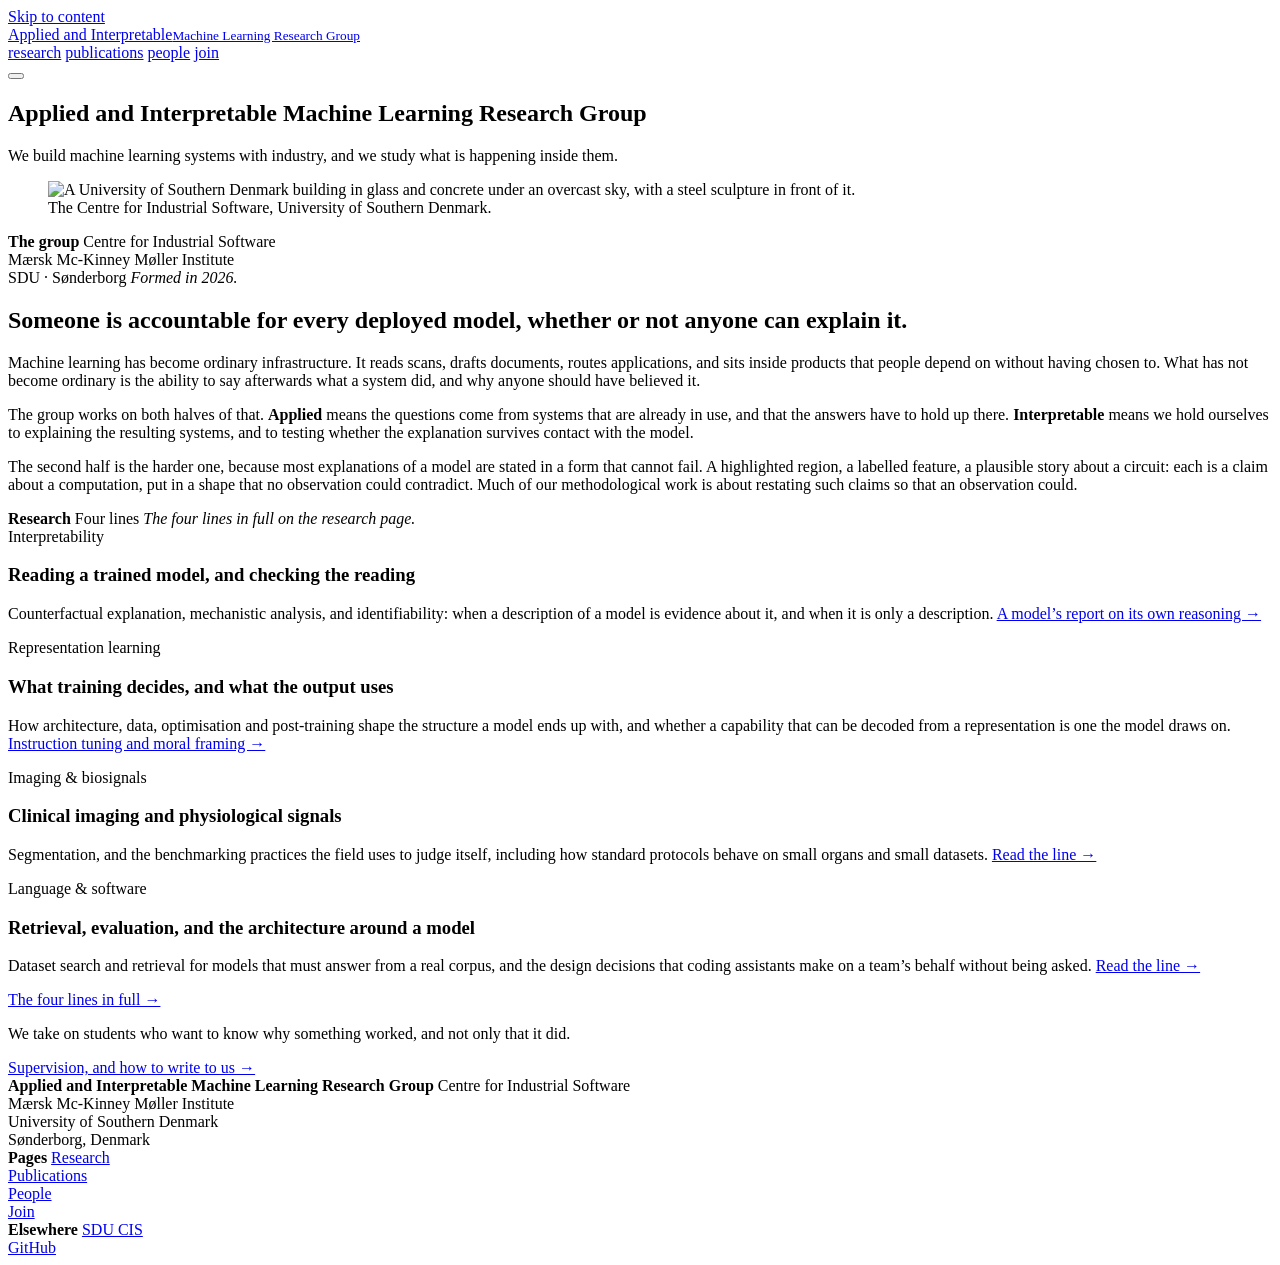
==== index.html @ 9c27f24e "Replace the SVG favicon with a black/white .ico that follows the theme" ====
<!doctype html>
<html lang="en">
<head>
<meta charset="utf-8">
<meta name="viewport" content="width=device-width, initial-scale=1">
<script>(function(){try{var t=localStorage.getItem("aiml-theme");if(t!=="light"&&t!=="dark"){t=matchMedia("(prefers-color-scheme: dark)").matches?"dark":"light";}document.documentElement.setAttribute("data-theme",t)}catch(e){}})();</script>
<title>Applied and Interpretable Machine Learning Research Group &middot; SDU</title>
<meta name="description" content="A research group at the Centre for Industrial Software, University of Southern Denmark. We build machine learning systems with industry and study what is happening inside them.">
<link rel="icon" href="/assets/img/favicon-v3.ico" data-favicon>
<link rel="apple-touch-icon" href="/assets/img/apple-touch-icon.png">
<link rel="preconnect" href="https://fonts.googleapis.com">
<link rel="preconnect" href="https://fonts.gstatic.com" crossorigin>
<link href="https://fonts.googleapis.com/css2?family=IBM+Plex+Mono:wght@400;500&family=IBM+Plex+Sans:wght@400;500;600&family=Newsreader:ital,opsz,wght@0,6..72,300;0,6..72,400;0,6..72,600;1,6..72,300&display=swap" rel="stylesheet">
<link rel="stylesheet" href="/assets/css/site.css">
</head>
<body>

<a class="skip" href="#main">Skip to content</a>

<header class="masthead">
  <div class="shell">
    <a class="mark" href="/"><span class="mark-glyph" aria-hidden="true"></span><span class="mark-text">Applied and Interpretable<small>Machine Learning Research Group</small></span></a>
    <nav class="nav" aria-label="Primary">
      <a href="/research/">research</a>
      <a href="/publications/">publications</a>
      <a href="/people/">people</a>
      <a href="/join/">join</a>
    </nav>
    <button class="theme" type="button" data-theme-toggle aria-label="Switch theme"></button>
  </div>
</header>

<main id="main">

  <section class="hero">
    <div class="shell">
      <h1 class="hero-name">Applied and Interpretable Machine Learning <span class="q">Research Group</span></h1>
      <p class="hero-lead">We build machine learning systems with industry, and we study what is happening inside them.</p>
    </div>

    <div class="shell hero-figure">
      <figure class="figure">
        <div class="frame">
          <img src="/assets/img/campus-hero.jpeg" alt="A University of Southern Denmark building in glass and concrete under an overcast sky, with a steel sculpture in front of it." width="2048" height="880">
        </div>
        <figcaption class="caption">The Centre for Industrial Software, University of Southern Denmark.</figcaption>
      </figure>
    </div>
  </section>

  <section class="band">
    <div class="shell">
      <div class="margin">
        <b>The group</b>
        Centre for Industrial Software<br>
        M&aelig;rsk Mc-Kinney M&oslash;ller Institute<br>
        SDU &middot; S&oslash;nderborg
        <em>Formed in 2026.</em>
      </div>
      <div class="column">
        <h2 class="h2">Someone is accountable for every deployed model, whether or not anyone can explain it.</h2>
        <div class="prose">
          <p>Machine learning has become ordinary infrastructure. It reads scans, drafts documents, routes applications, and sits inside products that people depend on without having chosen to. What has not become ordinary is the ability to say afterwards what a system did, and why anyone should have believed it.</p>
          <p>The group works on both halves of that. <strong>Applied</strong> means the questions come from systems that are already in use, and that the answers have to hold up there. <strong>Interpretable</strong> means we hold ourselves to explaining the resulting systems, and to testing whether the explanation survives contact with the model.</p>
          <p>The second half is the harder one, because most explanations of a model are stated in a form that cannot fail. A highlighted region, a labelled feature, a plausible story about a circuit: each is a claim about a computation, put in a shape that no observation could contradict. Much of our methodological work is about restating such claims so that an observation could.</p>
        </div>
      </div>
    </div>
  </section>

  <section class="band">
    <div class="shell">
      <div class="margin">
        <b>Research</b>
        Four lines
        <em>The four lines in full on the research page.</em>
      </div>
      <div class="column">
        <div class="entries">

          <div class="entry">
            <div class="entry-key">Interpretability</div>
            <div class="entry-body">
              <h3 class="h3">Reading a trained model, and checking the reading</h3>
              <p>Counterfactual explanation, mechanistic analysis, and identifiability: when a description of a model is evidence about it, and when it is only a description. <a href="/research/#identifiability">A model&rsquo;s report on its own reasoning &rarr;</a></p>
            </div>
          </div>

          <div class="entry">
            <div class="entry-key">Representation learning</div>
            <div class="entry-body">
              <h3 class="h3">What training decides, and what the output uses</h3>
              <p>How architecture, data, optimisation and post-training shape the structure a model ends up with, and whether a capability that can be decoded from a representation is one the model draws on. <a href="/research/#readout">Instruction tuning and moral framing &rarr;</a></p>
            </div>
          </div>

          <div class="entry">
            <div class="entry-key">Imaging &amp; biosignals</div>
            <div class="entry-body">
              <h3 class="h3">Clinical imaging and physiological signals</h3>
              <p>Segmentation, and the benchmarking practices the field uses to judge itself, including how standard protocols behave on small organs and small datasets. <a href="/research/#imaging">Read the line &rarr;</a></p>
            </div>
          </div>

          <div class="entry">
            <div class="entry-key">Language &amp; software</div>
            <div class="entry-body">
              <h3 class="h3">Retrieval, evaluation, and the architecture around a model</h3>
              <p>Dataset search and retrieval for models that must answer from a real corpus, and the design decisions that coding assistants make on a team&rsquo;s behalf without being asked. <a href="/research/#language">Read the line &rarr;</a></p>
            </div>
          </div>

        </div>
        <p class="more"><a class="arrow" href="/research/">The four lines in full &rarr;</a></p>
      </div>
    </div>
  </section>

  <section class="strip">
    <div class="shell">
      <p class="line">We take on students who want to know why something worked, and not only that it did.</p>
      <span class="to"><a class="arrow" href="/join/">Supervision, and how to write to us &rarr;</a></span>
    </div>
  </section>

</main>

<footer class="footer">
  <div class="shell">
    <div>
      <b>Applied and Interpretable Machine Learning Research Group</b>
      Centre for Industrial Software<br>
      M&aelig;rsk Mc-Kinney M&oslash;ller Institute<br>
      University of Southern Denmark<br>
      S&oslash;nderborg, Denmark
    </div>
    <div>
      <b>Pages</b>
      <a href="/research/">Research</a><br>
      <a href="/publications/">Publications</a><br>
      <a href="/people/">People</a><br>
      <a href="/join/">Join</a>
    </div>
    <div>
      <b>Elsewhere</b>
      <a href="https://www.sdu.dk/en/forskning/cis">SDU CIS</a><br>
      <a href="https://github.com/aiml-sdu">GitHub</a>
    </div>
  </div>
</footer>

<script src="/assets/js/theme.js"></script>
</body>
</html>
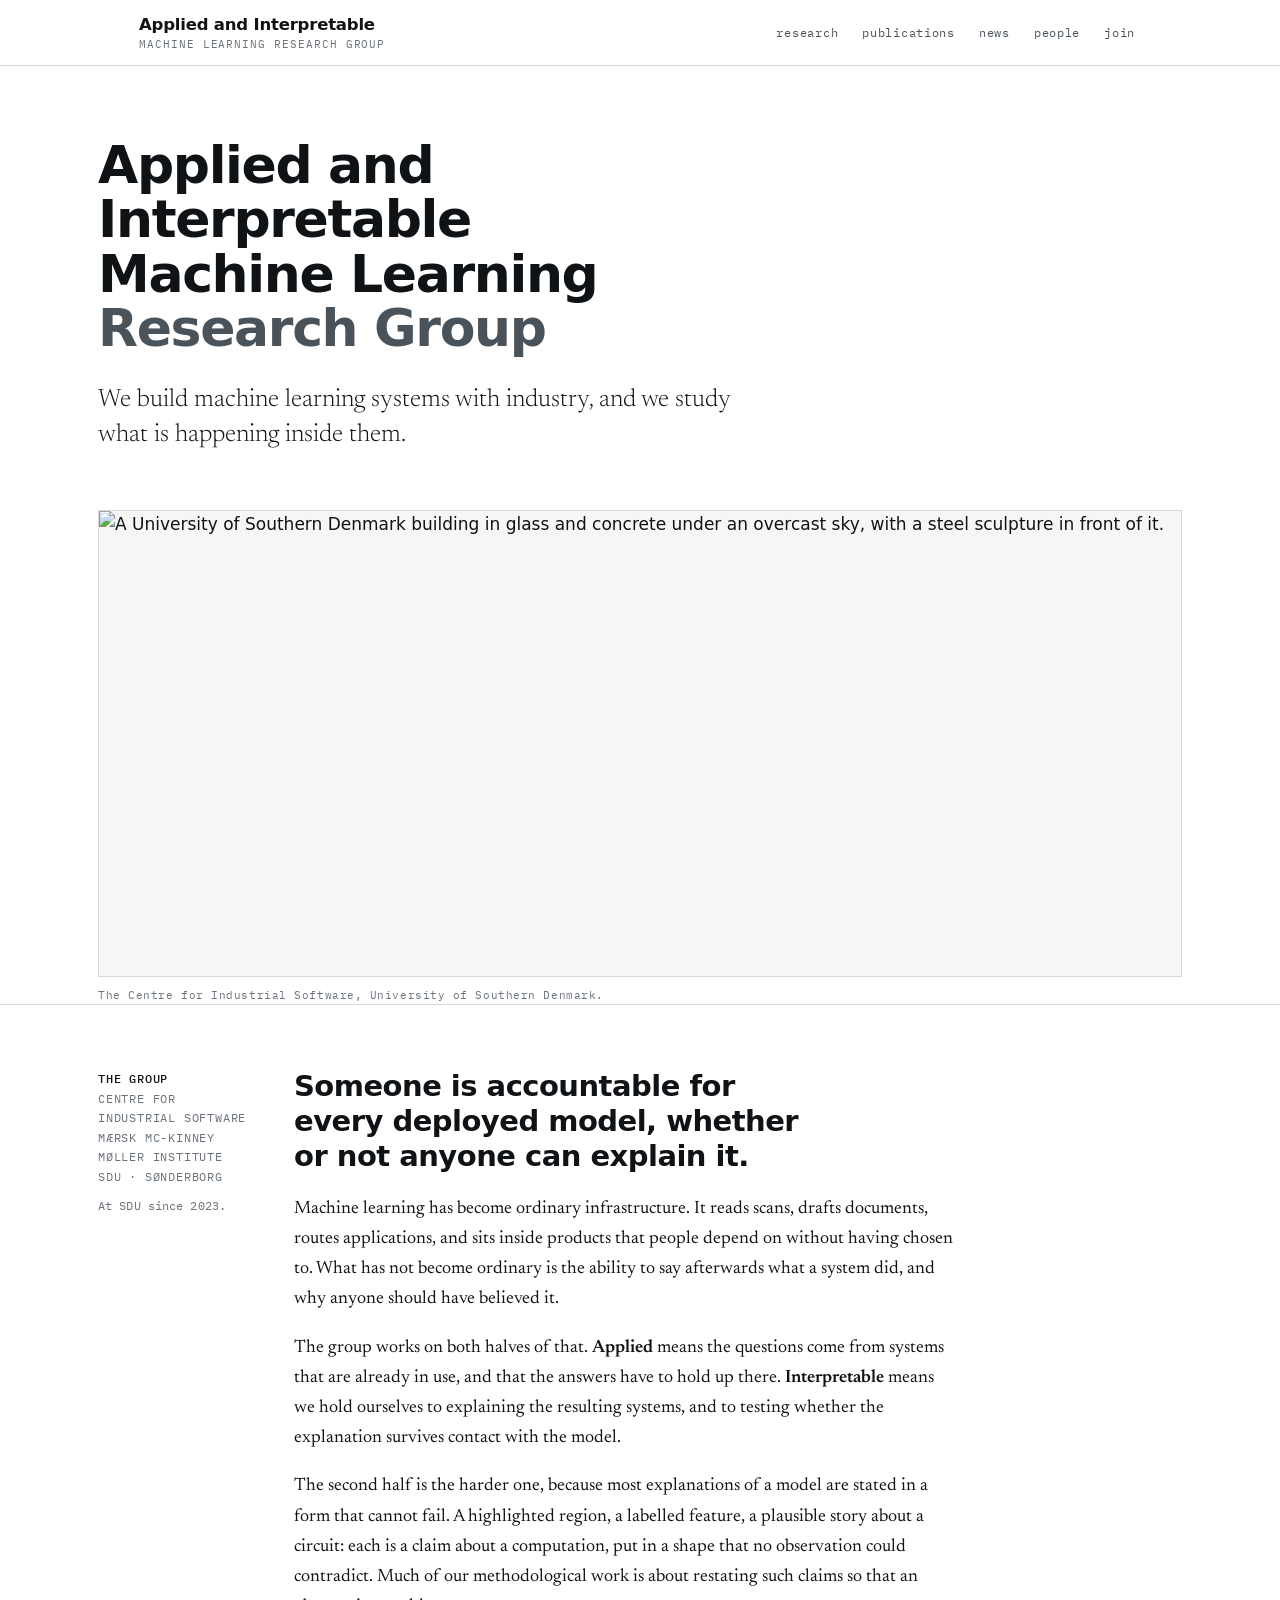
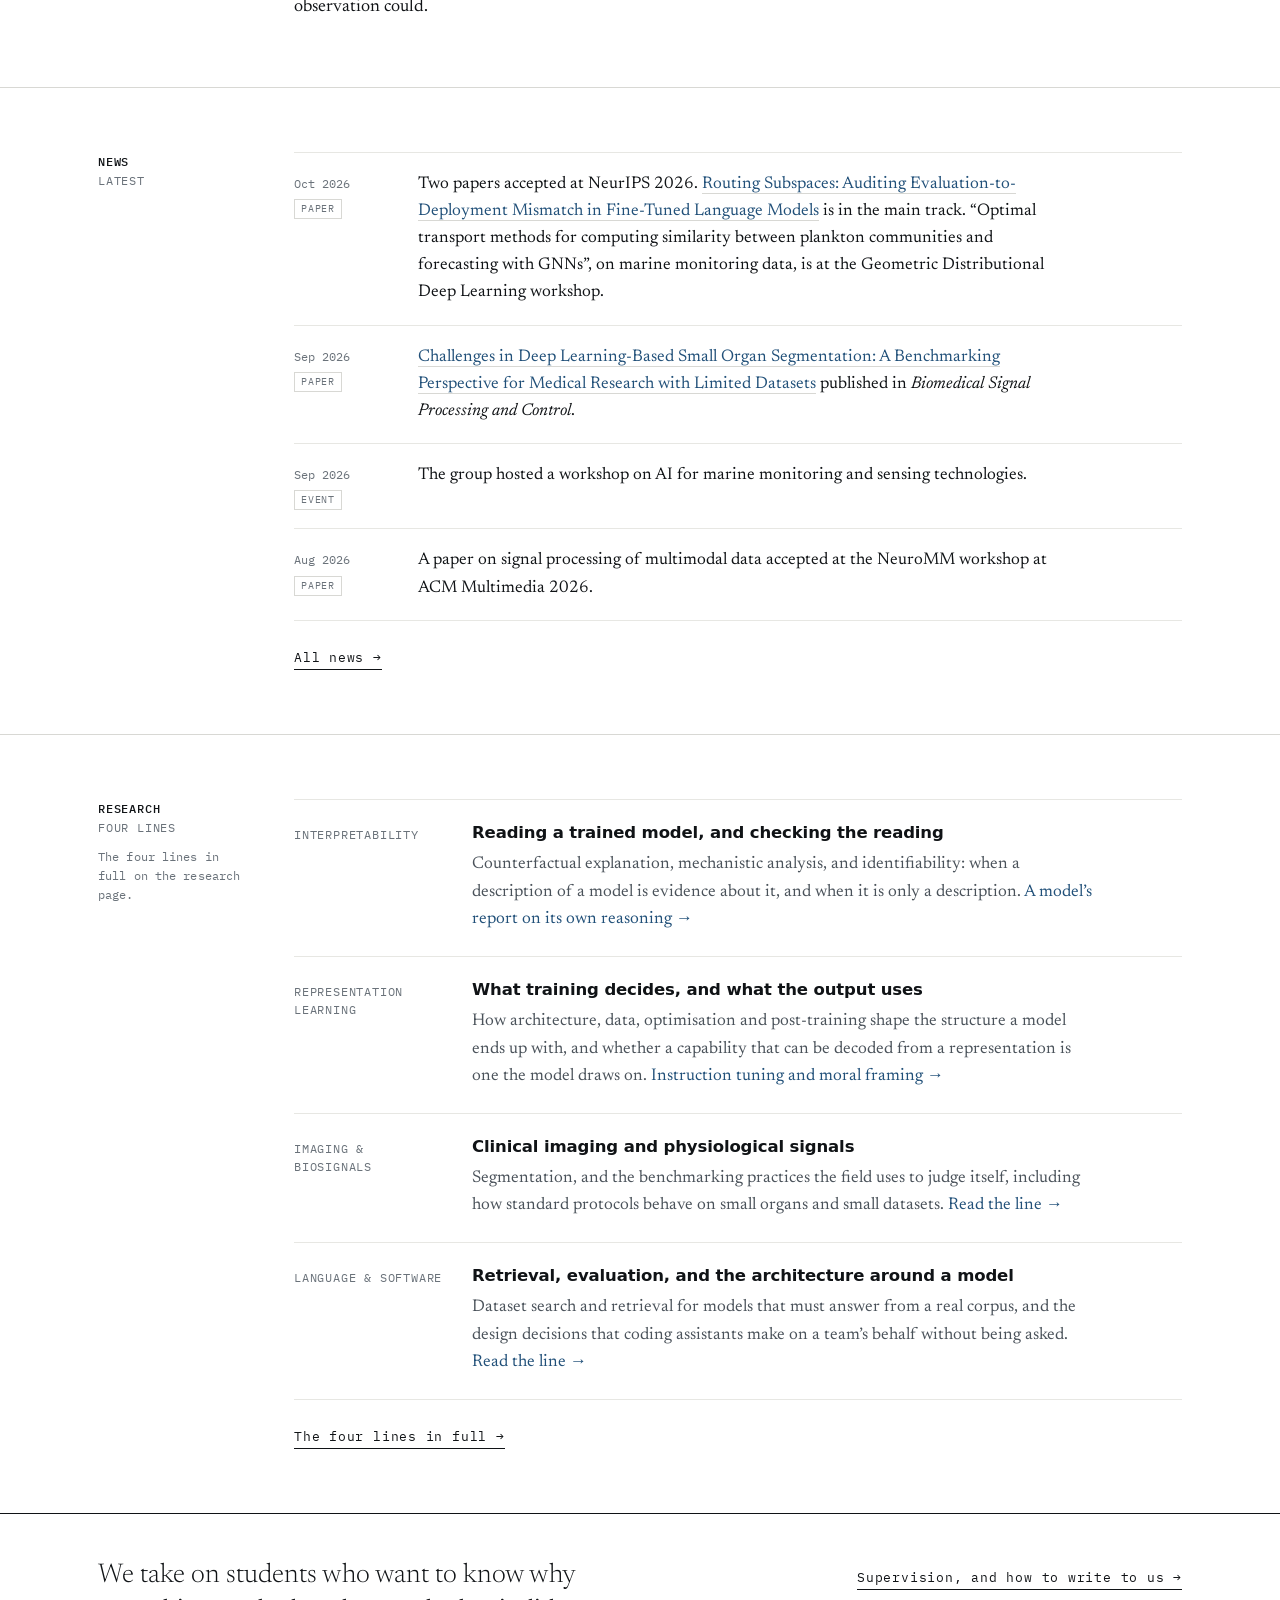
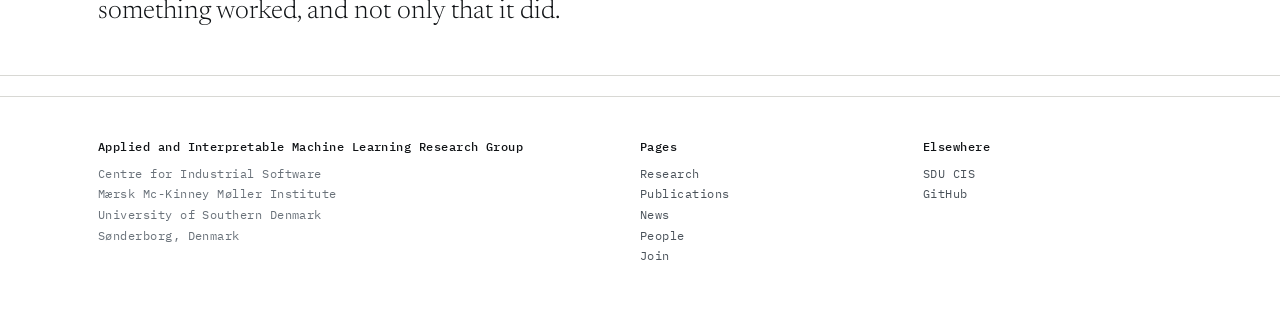
==== commit 0463346a: "Add a news page and a news section on the homepage Restore /news/ as a real page: papers, people, gr" ====
--- a/index.html
+++ b/index.html
@@ -23,6 +23,7 @@
     <nav class="nav" aria-label="Primary">
       <a href="/research/">research</a>
       <a href="/publications/">publications</a>
+      <a href="/news/">news</a>
       <a href="/people/">people</a>
       <a href="/join/">join</a>
     </nav>
@@ -55,7 +56,7 @@
         Centre for Industrial Software<br>
         M&aelig;rsk Mc-Kinney M&oslash;ller Institute<br>
         SDU &middot; S&oslash;nderborg
-        <em>Formed in 2026.</em>
+        <em>At SDU since 2023.</em>
       </div>
       <div class="column">
         <h2 class="h2">Someone is accountable for every deployed model, whether or not anyone can explain it.</h2>
@@ -64,6 +65,39 @@
           <p>The group works on both halves of that. <strong>Applied</strong> means the questions come from systems that are already in use, and that the answers have to hold up there. <strong>Interpretable</strong> means we hold ourselves to explaining the resulting systems, and to testing whether the explanation survives contact with the model.</p>
           <p>The second half is the harder one, because most explanations of a model are stated in a form that cannot fail. A highlighted region, a labelled feature, a plausible story about a circuit: each is a claim about a computation, put in a shape that no observation could contradict. Much of our methodological work is about restating such claims so that an observation could.</p>
         </div>
+      </div>
+    </div>
+  </section>
+
+  <section class="band">
+    <div class="shell">
+      <div class="margin">
+        <b>News</b>
+        Latest
+      </div>
+      <div class="column">
+        <div class="news">
+          <div class="news-item">
+            <div class="news-date">Oct 2026<span class="tag">paper</span></div>
+            <p class="news-text">Two papers accepted at NeurIPS 2026. <a href="https://arxiv.org/abs/2607.20436">Routing Subspaces: Auditing Evaluation-to-Deployment Mismatch in Fine-Tuned Language Models</a> is in the main track. &ldquo;Optimal transport methods for computing similarity between plankton communities and forecasting with GNNs&rdquo;, on marine monitoring data, is at the Geometric Distributional Deep Learning workshop.</p>
+          </div>
+
+          <div class="news-item">
+            <div class="news-date">Sep 2026<span class="tag">paper</span></div>
+            <p class="news-text"><a href="https://doi.org/10.1016/j.bspc.2026.111226">Challenges in Deep Learning-Based Small Organ Segmentation: A Benchmarking Perspective for Medical Research with Limited Datasets</a> published in <i>Biomedical Signal Processing and Control</i>.</p>
+          </div>
+
+          <div class="news-item">
+            <div class="news-date">Sep 2026<span class="tag">event</span></div>
+            <p class="news-text">The group hosted a workshop on AI for marine monitoring and sensing technologies.</p>
+          </div>
+
+          <div class="news-item">
+            <div class="news-date">Aug 2026<span class="tag">paper</span></div>
+            <p class="news-text">A paper on signal processing of multimodal data accepted at the NeuroMM workshop at ACM Multimedia 2026.</p>
+          </div>
+        </div>
+        <p class="more"><a class="arrow" href="/news/">All news &rarr;</a></p>
       </div>
     </div>
   </section>
@@ -138,6 +172,7 @@
       <b>Pages</b>
       <a href="/research/">Research</a><br>
       <a href="/publications/">Publications</a><br>
+      <a href="/news/">News</a><br>
       <a href="/people/">People</a><br>
       <a href="/join/">Join</a>
     </div>
--- a/assets/css/site.css
+++ b/assets/css/site.css
@@ -0,0 +1,916 @@
+/* ============================================================
+   Applied and Interpretable Machine Learning Group
+   Centre for Industrial Software, University of Southern Denmark
+
+   Design notes
+   - Palette is the diverging colormap every attribution figure
+     uses: a neutral paper midpoint, a cool pole, a warm pole.
+   - Structure is an annotation gutter. Content sits to the right
+     of a margin that carries the metadata, the way a read model
+     carries its notes.
+   - One superfamily for structure (IBM Plex), one reading serif
+     for prose (Newsreader). Nothing else.
+   ============================================================ */
+
+/* Light is the default and it is white. Every text colour below clears
+   WCAG AA against its background, including the small mono utility
+   layer, which is where a palette like this usually fails. Measured
+   ratios are in the comments. */
+:root {
+  --paper:    #ffffff;
+  --raised:   #f6f6f4;
+  --ink:      #101316;  /* 18.6:1 */
+  --ink-2:    #4a525a;  /*  7.9:1 */
+  --ink-3:    #6a727a;  /*  4.9:1 */
+  --rule:     #d8d8d4;
+  --rule-2:   #e7e7e3;
+  --cool:     #215079;  /*  8.4:1 */
+  --warm:     #8f3823;  /*  7.6:1 */
+
+  --sans: "IBM Plex Sans", ui-sans-serif, system-ui, -apple-system, "Segoe UI", sans-serif;
+  --serif: "Newsreader", Georgia, "Times New Roman", serif;
+  --mono: "IBM Plex Mono", ui-monospace, "SF Mono", Menlo, Consolas, monospace;
+
+  --maxw: 1140px;
+  --gutter: 156px;
+  --gap: 40px;
+
+  /* Height of the sticky masthead. Every study URL and every citation author
+     link is a fragment, so anchored targets are offset by this; if the two
+     drift apart, anchors land underneath the header. Redeclared at each
+     breakpoint where the masthead changes rows, immediately below. */
+  --masthead: 66px;
+}
+
+/* System preference, unless the reader has explicitly chosen light. */
+@media (prefers-color-scheme: dark) {
+  :root:not([data-theme="light"]) {
+    --paper:  #101214;
+    --raised: #171a1c;
+    --ink:    #eceeec;  /* 16.1:1 */
+    --ink-2:  #a8b0b7;  /*  8.5:1 */
+    --ink-3:  #8a9299;  /*  6.0:1 */
+    --rule:   #2b3033;
+    --rule-2: #1e2225;
+    --cool:   #8ab8de;  /*  8.9:1 */
+    --warm:   #e0937a;  /*  7.7:1 */
+  }
+}
+
+/* Explicit choice always wins. Must follow the media query. */
+:root[data-theme="dark"] {
+  --paper:  #101214;
+  --raised: #171a1c;
+  --ink:    #eceeec;
+  --ink-2:  #a8b0b7;
+  --ink-3:  #8a9299;
+  --rule:   #2b3033;
+  --rule-2: #1e2225;
+  --cool:   #8ab8de;
+  --warm:   #e0937a;
+}
+
+* { box-sizing: border-box; }
+
+html {
+  scroll-behavior: smooth;
+  -webkit-text-size-adjust: 100%;
+}
+
+body {
+  margin: 0;
+  background: var(--paper);
+  color: var(--ink);
+  font-family: var(--sans);
+  font-size: 17px;
+  line-height: 1.6;
+  -webkit-font-smoothing: antialiased;
+  text-rendering: optimizeLegibility;
+}
+
+img { max-width: 100%; display: block; }
+
+a { color: var(--cool); text-decoration: none; }
+a:hover { text-decoration: underline; text-underline-offset: 3px; }
+
+:focus-visible {
+  outline: 2px solid var(--cool);
+  outline-offset: 3px;
+}
+
+.skip {
+  position: absolute;
+  left: -9999px;
+  top: 0;
+  background: var(--ink);
+  color: var(--paper);
+  padding: 10px 16px;
+  z-index: 100;
+  font-family: var(--mono);
+  font-size: 12px;
+}
+.skip:focus { left: 0; }
+
+/* ---------- shared shell ---------- */
+
+.shell {
+  max-width: var(--maxw);
+  margin: 0 auto;
+  padding: 0 28px;
+}
+
+/* ---------- masthead ---------- */
+
+.masthead {
+  border-bottom: 1px solid var(--rule);
+  background: var(--paper);
+  position: sticky;
+  top: 0;
+  z-index: 50;
+}
+
+.masthead .shell {
+  display: flex;
+  align-items: center;
+  gap: 28px;
+  padding-top: 15px;
+  padding-bottom: 15px;
+  flex-wrap: wrap;
+}
+
+/* The mark spells the two adjectives out. The acronym lives in the URL
+   and the email, not here: "AIML" on its own reads as artificial
+   intelligence and machine learning, which loses both of the words the
+   group is actually named for. */
+.mark {
+  display: flex;
+  align-items: center;
+  gap: 12px;
+  font-family: var(--sans);
+  font-weight: 600;
+  font-size: 16.5px;
+  letter-spacing: -0.012em;
+  line-height: 1.2;
+  color: var(--ink);
+}
+
+/* The glyph is a mask, not an image, so one file follows the theme
+   instead of shipping a light copy and a dark copy that drift apart. */
+.mark-glyph {
+  width: 29px;
+  height: 29px;
+  flex: none;
+  background: currentColor;
+  -webkit-mask: url(/assets/img/mark.svg) center / contain no-repeat;
+  mask: url(/assets/img/mark.svg) center / contain no-repeat;
+}
+.mark:hover { text-decoration: none; }
+
+.mark-text { display: block; }
+
+.mark small {
+  display: block;
+  font-family: var(--mono);
+  font-weight: 400;
+  font-size: 10.5px;
+  letter-spacing: 0.09em;
+  text-transform: uppercase;
+  color: var(--ink-3);
+  margin-top: 3px;
+}
+
+.nav {
+  margin-left: auto;
+  display: flex;
+  /* Five items at 12px mono need about 330px. It wrapped at six and could
+     still wrap on a narrow phone, so the wrap stays. */
+  flex-wrap: wrap;
+  gap: 24px;
+  font-family: var(--mono);
+  font-size: 12px;
+  letter-spacing: 0.06em;
+  text-transform: lowercase;
+}
+
+.nav a { color: var(--ink-2); }
+.nav a:hover { color: var(--ink); text-decoration: none; }
+.nav a.on { color: var(--ink); border-bottom: 1px solid var(--ink); padding-bottom: 2px; }
+
+/* Two states, not three: a sun and a crescent, masked over currentColor
+   like the wordmark glyph so the control is drawn in the theme it sets.
+   The glyph keys off the root attribute rather than the button's own, so
+   the inline head script has already chosen it before first paint. */
+.theme {
+  width: 19px;
+  height: 19px;
+  padding: 0;
+  border: 0;
+  flex: none;
+  align-self: center;
+  cursor: pointer;
+  background: var(--ink-3);
+  -webkit-mask: url(/assets/img/theme-light.svg) center / contain no-repeat;
+  mask: url(/assets/img/theme-light.svg) center / contain no-repeat;
+  transition: background-color .15s ease;
+}
+.theme:hover { background: var(--ink); }
+
+:root[data-theme="dark"] .theme {
+  -webkit-mask-image: url(/assets/img/theme-dark.svg);
+  mask-image: url(/assets/img/theme-dark.svg);
+}
+
+/* The paper figures run from 2.5:1 to 4.4:1. Fitted to a phone's width the
+   widest becomes a 67px smudge, so below 600px they keep a legible width and
+   the frame scrolls instead. The clipped edge inside the border is the cue. */
+/* The mark and the nav stop sharing a row at about 650px, which adds a row
+   and the shell's 28px gap to the masthead. */
+@media (max-width: 719px) {
+  :root { --masthead: 113px; }
+}
+
+@media (max-width: 600px) {
+  :root { --masthead: 130px; }
+
+  .plate.full { overflow-x: auto; -webkit-overflow-scrolling: touch; padding: 14px; }
+  .plate.full img { min-width: 660px; }
+
+  .masthead .shell { padding-bottom: 14px; }
+  /* order pulls the nav below, so the toggle rides on the mark's line instead
+     of taking a row of its own under a wrapped nav. */
+  /* Five items take about 270px of text. They have to share one row on a
+     phone, or the masthead grows a row and --masthead above is wrong, so the
+     gap is a minimum and the row is spread across the width instead. */
+  .nav { order: 1; margin-left: 0; width: 100%; gap: 12px 10px; margin-top: 14px; justify-content: space-between; }
+  .theme { margin-left: auto; }
+}
+
+/* Below about 375px the row only fits with tighter tracking. */
+@media (max-width: 374px) {
+  .nav { letter-spacing: 0.02em; }
+}
+
+/* ---------- hero ---------- */
+
+.hero { padding: 72px 0 0; }
+
+.hero-name {
+  font-family: var(--sans);
+  font-weight: 600;
+  font-size: clamp(29px, 4.9vw, 52px);
+  line-height: 1.04;
+  letter-spacing: -0.026em;
+  text-wrap: balance;
+  margin: 0;
+  max-width: 17ch;
+}
+
+.hero-name .q { color: var(--ink-2); }
+
+.hero-lead {
+  font-family: var(--serif);
+  font-weight: 300;
+  font-size: clamp(19px, 2.3vw, 25px);
+  line-height: 1.42;
+  color: var(--ink);
+  max-width: 46ch;
+  text-wrap: pretty;
+  margin: 28px 0 0;
+}
+
+.hero-figure { margin-top: 56px; }
+
+/* ---------- annotation gutter ---------- */
+
+.band {
+  padding: 64px 0;
+  border-top: 1px solid var(--rule);
+}
+
+
+.band .shell {
+  display: grid;
+  gap: var(--gap);
+  grid-template-columns: 1fr;
+}
+
+@media (min-width: 900px) {
+  .band .shell {
+    grid-template-columns: var(--gutter) minmax(0, 1fr);
+  }
+}
+
+.margin {
+  font-family: var(--mono);
+  font-size: 11.5px;
+  line-height: 1.7;
+  letter-spacing: 0.07em;
+  text-transform: uppercase;
+  color: var(--ink-3);
+}
+
+.margin b {
+  display: block;
+  color: var(--ink);
+  font-weight: 500;
+}
+
+.margin em {
+  display: block;
+  font-style: normal;
+  text-transform: none;
+  letter-spacing: 0.01em;
+  color: var(--ink-3);
+  margin-top: 10px;
+  line-height: 1.65;
+}
+
+.column { min-width: 0; }
+
+/* ---------- prose ---------- */
+
+.prose {
+  font-family: var(--serif);
+  font-size: 18px;
+  line-height: 1.68;
+  color: var(--ink);
+  max-width: 66ch;
+}
+
+.prose p { margin: 0 0 18px; }
+.prose p:last-child { margin-bottom: 0; }
+.prose strong { font-weight: 600; }
+.prose a { border-bottom: 1px solid var(--rule); }
+
+.h2 {
+  font-family: var(--sans);
+  font-weight: 600;
+  font-size: clamp(21px, 2.7vw, 29px);
+  line-height: 1.2;
+  letter-spacing: -0.018em;
+  text-wrap: balance;
+  margin: 0 0 20px;
+  max-width: 26ch;
+}
+
+.h3 {
+  font-family: var(--sans);
+  font-weight: 600;
+  font-size: 16.5px;
+  line-height: 1.35;
+  letter-spacing: -0.008em;
+  text-wrap: balance;
+  margin: 0 0 7px;
+  color: var(--ink);
+}
+
+/* ---------- entry list (research lines on the home page, openings on
+   join, the index on 404) ---------- */
+
+.entries { border-top: 1px solid var(--rule-2); }
+
+.entry {
+  display: grid;
+  gap: 6px 28px;
+  padding: 22px 0;
+  border-bottom: 1px solid var(--rule-2);
+  grid-template-columns: 1fr;
+}
+
+@media (min-width: 720px) {
+  .entry { grid-template-columns: 150px minmax(0, 1fr); }
+}
+
+.entry-key {
+  font-family: var(--mono);
+  font-size: 11.5px;
+  letter-spacing: 0.07em;
+  text-transform: uppercase;
+  color: var(--ink-3);
+  padding-top: 4px;
+}
+
+.entry-body p {
+  margin: 0;
+  font-family: var(--serif);
+  font-size: 17px;
+  line-height: 1.62;
+  color: var(--ink-2);
+  max-width: 62ch;
+}
+
+.entry-body p a { color: var(--cool); }
+
+/* ---------- publications ---------- */
+
+.pub {
+  padding: 20px 0;
+  border-bottom: 1px solid var(--rule-2);
+  display: grid;
+  gap: 4px 28px;
+  grid-template-columns: 1fr;
+}
+
+@media (min-width: 720px) {
+  .pub { grid-template-columns: 78px minmax(0, 1fr); }
+}
+
+.pub-year {
+  font-family: var(--mono);
+  font-size: 12px;
+  color: var(--ink-3);
+  padding-top: 3px;
+}
+
+.pub-title {
+  font-family: var(--sans);
+  font-weight: 500;
+  font-size: 16.5px;
+  line-height: 1.4;
+  color: var(--ink);
+  margin: 0 0 4px;
+  letter-spacing: -0.008em;
+}
+
+.pub-title a { color: inherit; text-decoration: none; border-bottom: 1px solid var(--rule); }
+.pub-title a:hover { border-bottom-color: var(--ink); }
+
+/* One citation shape everywhere: title, then every author in published
+   order, then venue. Authors sit above the venue because the author line
+   is the longest and wraps; keeping it out of the venue line means the
+   venue never breaks mid-name. Group members are links, nothing is bold:
+   with seven members on a paper, bolding half an author list is louder
+   than the paper. */
+.pub-authors {
+  font-family: var(--sans);
+  font-size: 13.5px;
+  line-height: 1.5;
+  color: var(--ink-2);
+  margin: 0 0 3px;
+  max-width: 74ch;
+}
+
+.pub-authors a {
+  color: var(--ink);
+  border-bottom: 1px solid var(--rule-2);
+}
+.pub-authors a:hover { border-bottom-color: var(--ink-3); }
+
+.pub-meta {
+  font-family: var(--sans);
+  font-size: 14px;
+  color: var(--ink-2);
+  margin: 0;
+}
+
+.pub-meta .venue { font-style: italic; }
+
+.tag {
+  display: inline-block;
+  font-family: var(--mono);
+  font-size: 10px;
+  letter-spacing: 0.08em;
+  text-transform: uppercase;
+  color: var(--ink-3);
+  border: 1px solid var(--rule);
+  padding: 1px 6px;
+  margin-left: 8px;
+  vertical-align: 1.5px;
+}
+
+
+/* ---------- news ---------- */
+
+/* Same rail as a citation: the date where the year sits, and a kind label
+   under it in the shape of .tag. The label is the whole of the marking; no
+   emoji, no colour per kind, because the sentence says what happened. */
+.news { border-top: 1px solid var(--rule-2); }
+
+.news-item {
+  padding: 18px 0;
+  border-bottom: 1px solid var(--rule-2);
+  display: grid;
+  gap: 6px 28px;
+  grid-template-columns: 1fr;
+}
+
+@media (min-width: 720px) {
+  .news-item { grid-template-columns: 96px minmax(0, 1fr); }
+}
+
+.news-date {
+  font-family: var(--mono);
+  font-size: 12px;
+  color: var(--ink-3);
+  padding-top: 3px;
+  display: flex;
+  flex-wrap: wrap;
+  align-items: baseline;
+  gap: 6px 10px;
+}
+
+@media (min-width: 720px) {
+  .news-date { flex-direction: column; align-items: flex-start; }
+}
+
+.news-date .tag { margin-left: 0; }
+
+.news-text {
+  margin: 0;
+  font-family: var(--serif);
+  font-size: 17px;
+  line-height: 1.6;
+  color: var(--ink);
+  max-width: 64ch;
+}
+
+.news-text a { border-bottom: 1px solid var(--rule); }
+.news-text a:hover { text-decoration: none; border-bottom-color: var(--cool); }
+
+/* ---------- people ---------- */
+
+.roster {
+  display: grid;
+  gap: 30px 28px;
+  grid-template-columns: repeat(auto-fill, minmax(205px, 1fr));
+}
+
+/* a single person, so the card does not stretch across the column */
+.roster.solo { grid-template-columns: minmax(205px, 250px); }
+
+/* Each person opens with a rule, so the column reads as a list whether
+   or not a photograph exists yet. People without one simply have no
+   image block; there is no placeholder box to look at. */
+/* Author names in a citation link to the person's card, so the card is an
+   anchor target and has to clear the sticky masthead. */
+.person {
+  border-top: 1px solid var(--rule);
+  padding-top: 14px;
+  scroll-margin-top: calc(var(--masthead) + 22px);
+}
+
+.person .portrait {
+  aspect-ratio: 1 / 1;
+  max-width: 128px;
+  background: var(--raised);
+  margin-bottom: 13px;
+  overflow: hidden;
+}
+
+.person .portrait img { width: 100%; height: 100%; object-fit: cover; }
+
+/* Reserved, not missing. A hairline says the slot is deliberate, and the figure
+   is drawn in the mark's own vocabulary: two hard-edged pieces held apart by an
+   equal gap. */
+.person .portrait.pending {
+  display: grid;
+  place-items: center;
+  box-shadow: inset 0 0 0 1px var(--rule);
+}
+
+.person .portrait.pending svg {
+  width: 62%;
+  height: auto;
+  fill: var(--rule);
+}
+
+.person .name {
+  font-family: var(--sans);
+  font-weight: 600;
+  font-size: 16px;
+  letter-spacing: -0.01em;
+  margin: 0 0 2px;
+}
+
+.person .role {
+  font-family: var(--mono);
+  font-size: 11px;
+  letter-spacing: 0.06em;
+  text-transform: uppercase;
+  color: var(--ink-3);
+  margin: 0 0 6px;
+}
+
+.person .line {
+  font-family: var(--serif);
+  font-size: 15px;
+  line-height: 1.5;
+  color: var(--ink-2);
+  margin: 0;
+}
+
+.person .links {
+  font-family: var(--mono);
+  font-size: 11px;
+  margin-top: 8px;
+  display: flex;
+  gap: 12px;
+  flex-wrap: wrap;
+}
+
+/* ---------- figures ---------- */
+
+.figure { margin: 0; }
+
+.frame {
+  border: 1px solid var(--rule);
+  background: var(--raised);
+  overflow: hidden;
+}
+
+.frame img { width: 100%; height: auto; }
+
+/* Photographs are cropped in the file, not by the frame, so nobody is
+   ever cut off at the knees by a breakpoint. */
+
+.caption {
+  font-family: var(--mono);
+  font-size: 11px;
+  letter-spacing: 0.05em;
+  color: var(--ink-3);
+  margin-top: 10px;
+  line-height: 1.6;
+}
+
+/* ---------- call strip ---------- */
+
+.strip {
+  border-top: 1px solid var(--ink);
+  border-bottom: 1px solid var(--rule);
+  padding: 44px 0;
+}
+
+.strip .shell {
+  display: flex;
+  gap: 28px;
+  align-items: baseline;
+  flex-wrap: wrap;
+}
+
+.strip .line {
+  font-family: var(--serif);
+  font-size: clamp(20px, 2.6vw, 27px);
+  font-weight: 300;
+  line-height: 1.35;
+  margin: 0;
+  max-width: 40ch;
+  text-wrap: balance;
+}
+
+.strip .to { margin-left: auto; }
+
+.arrow {
+  font-family: var(--mono);
+  font-size: 13px;
+  letter-spacing: 0.06em;
+  color: var(--ink);
+  border-bottom: 1px solid var(--ink);
+  padding-bottom: 3px;
+  white-space: nowrap;
+}
+.arrow:hover { color: var(--cool); border-color: var(--cool); text-decoration: none; }
+
+/* ---------- contact block ---------- */
+
+.contact {
+  font-family: var(--mono);
+  font-size: 13px;
+  line-height: 1.9;
+  color: var(--ink-2);
+}
+.contact b { color: var(--ink); font-weight: 500; }
+
+/* ---------- footer ---------- */
+
+.footer {
+  border-top: 1px solid var(--rule);
+  padding: 40px 0 64px;
+  margin-top: 20px;
+}
+
+.footer .shell {
+  display: grid;
+  gap: 24px;
+  grid-template-columns: 1fr;
+  font-family: var(--mono);
+  font-size: 11.5px;
+  line-height: 1.8;
+  letter-spacing: 0.04em;
+  color: var(--ink-3);
+}
+
+@media (min-width: 720px) {
+  .footer .shell { grid-template-columns: 2fr 1fr 1fr; }
+}
+
+.footer b { display: block; color: var(--ink); font-weight: 500; margin-bottom: 6px; }
+.footer a { color: var(--ink-2); }
+.footer a:hover { color: var(--ink); }
+
+/* ---------- page header (inner pages) ---------- */
+
+.pagehead { padding: 68px 0 8px; }
+
+.pagehead .kicker {
+  font-family: var(--mono);
+  font-size: 11.5px;
+  letter-spacing: 0.12em;
+  text-transform: uppercase;
+  color: var(--ink-3);
+  margin: 0 0 16px;
+}
+
+.pagehead h1 {
+  font-family: var(--sans);
+  font-weight: 600;
+  font-size: clamp(26px, 4vw, 42px);
+  line-height: 1.1;
+  letter-spacing: -0.024em;
+  text-wrap: balance;
+  margin: 0;
+  max-width: 22ch;
+}
+
+.pagehead .standfirst {
+  font-family: var(--serif);
+  font-weight: 300;
+  font-size: clamp(18px, 2.1vw, 22px);
+  line-height: 1.45;
+  color: var(--ink-2);
+  max-width: 54ch;
+  margin: 20px 0 0;
+  text-wrap: pretty;
+}
+
+/* ---------- utilities ---------- */
+
+.more { margin: 22px 0 0; }
+.pagehead + .band { padding-top: 56px; }
+
+/* Draft markers. Deliberately quiet: they are notes to the editor, not
+   warnings to the reader. Nothing published should carry one; if you can
+   see one on the live site, it is a bug in the review, not a feature. */
+.todo {
+  font-family: var(--mono);
+  font-size: 10.5px;
+  letter-spacing: 0.06em;
+  text-transform: uppercase;
+  color: var(--ink-3);
+  border-bottom: 1px dashed var(--ink-3);
+  padding-bottom: 1px;
+  display: inline-block;
+}
+
+@media (prefers-reduced-motion: reduce) {
+  html { scroll-behavior: auto; }
+  * { animation-duration: 0.01ms !important; transition-duration: 0.01ms !important; }
+}
+
+/* ---------- studies ---------- */
+
+/* A study sits inside the research line it belongs to, on the same page,
+   rather than on a page of its own. Four studies on four URLs could not be
+   compared without four page loads, and each one needed a masthead, a
+   pagehead and a footer to carry two hundred words. */
+
+/* Offset from --masthead rather than a number of its own, so the two cannot
+   drift. The 22px is breathing room above the heading. */
+.study {
+  scroll-margin-top: calc(var(--masthead) + 22px);
+  border-top: 1px solid var(--rule);
+  padding-top: 26px;
+  margin-top: 44px;
+}
+
+.study-key {
+  font-family: var(--mono);
+  font-size: 11px;
+  letter-spacing: 0.08em;
+  text-transform: uppercase;
+  color: var(--ink-3);
+  margin: 0 0 6px;
+}
+
+/* Between .h2 (a research line) and .h3 (a slot label). */
+.study-title {
+  font-family: var(--sans);
+  font-weight: 600;
+  font-size: clamp(18px, 2vw, 21px);
+  line-height: 1.28;
+  letter-spacing: -0.014em;
+  text-wrap: balance;
+  margin: 0 0 8px;
+  max-width: 34ch;
+  color: var(--ink);
+}
+
+.study-line {
+  font-family: var(--serif);
+  font-size: 16.5px;
+  line-height: 1.5;
+  color: var(--ink-2);
+  margin: 0 0 22px;
+  max-width: 52ch;
+}
+
+/* Contents list. On a page this long the reader needs to see the shape of
+   it before committing to the scroll. */
+.jump {
+  font-family: var(--mono);
+  font-size: 12px;
+  line-height: 1.9;
+  color: var(--ink-3);
+  margin: 0;
+  padding: 0;
+  list-style: none;
+  columns: 2;
+  column-gap: 28px;
+}
+
+@media (max-width: 560px) {
+  .jump { columns: 1; }
+}
+
+/* A study is indented under the research line it belongs to. Indentation
+   rather than a leading dash: a dash at the start of a list item reads as
+   sentence punctuation instead of hierarchy. */
+.jump .sub { padding-left: 20px; }
+
+.jump a { color: var(--ink-2); border-bottom: 1px solid var(--rule-2); }
+.jump a:hover { color: var(--ink); border-bottom-color: var(--ink-3); }
+
+/* Every study carries the same three slots: the question, what was found,
+   and the paper. The template is the group's method made structural. */
+.slot {
+  border-top: 1px solid var(--rule-2);
+  padding: 20px 0;
+  display: grid;
+  gap: 4px 28px;
+  grid-template-columns: 1fr;
+}
+
+@media (min-width: 720px) {
+  .slot { grid-template-columns: 150px minmax(0, 1fr); }
+}
+
+.slot-key {
+  font-family: var(--mono);
+  font-size: 11.5px;
+  letter-spacing: 0.07em;
+  text-transform: uppercase;
+  color: var(--ink-3);
+  padding-top: 4px;
+}
+
+.slot-body p {
+  margin: 0 0 12px;
+  font-family: var(--serif);
+  font-size: 17px;
+  line-height: 1.62;
+  color: var(--ink);
+  max-width: 64ch;
+}
+.slot-body p:last-child { margin-bottom: 0; }
+.slot-body strong { font-weight: 600; }
+
+/* A citation inside a study slot takes the same shape as one on the
+   publications page, so the reader learns the format once. These have to
+   restate font and size because `.slot-body p` outranks `.pub-title` on
+   specificity and would otherwise set the citation in reading serif. */
+.slot-body .pub-title {
+  font-family: var(--sans);
+  font-weight: 500;
+  font-size: 16.5px;
+  line-height: 1.4;
+  letter-spacing: -0.008em;
+  margin: 0 0 4px;
+  max-width: 74ch;
+}
+
+.slot-body .pub-authors {
+  font-family: var(--sans);
+  font-weight: 400;
+  font-size: 13.5px;
+  line-height: 1.5;
+  color: var(--ink-2);
+  margin: 0 0 3px;
+  max-width: 74ch;
+}
+
+.slot-body .pub-meta {
+  font-family: var(--sans);
+  font-weight: 400;
+  font-size: 14px;
+  line-height: 1.5;
+  color: var(--ink-2);
+  margin: 0;
+  max-width: 74ch;
+}
+
+.plate.full {
+  background: #ffffff;
+  border: 1px solid var(--rule);
+  padding: 22px;
+}
+.plate.full img { width: 100%; height: auto; }
+
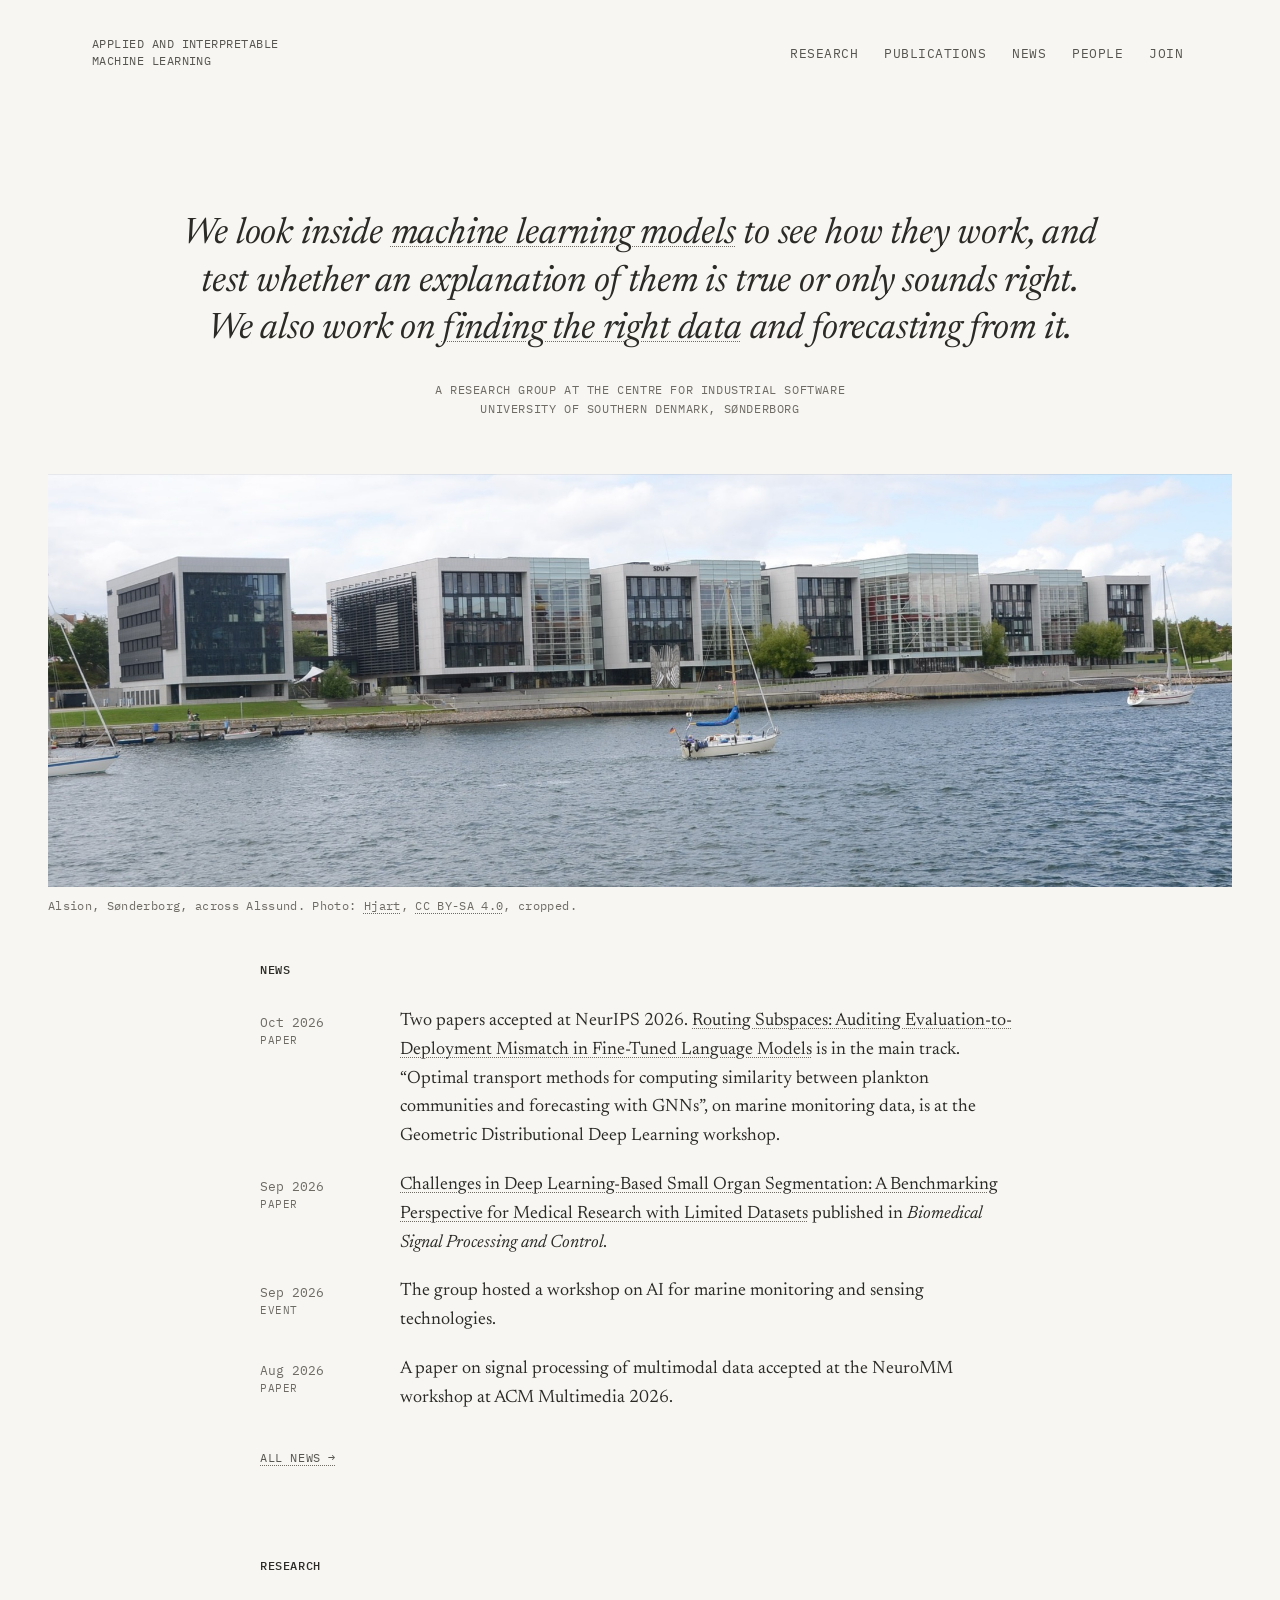
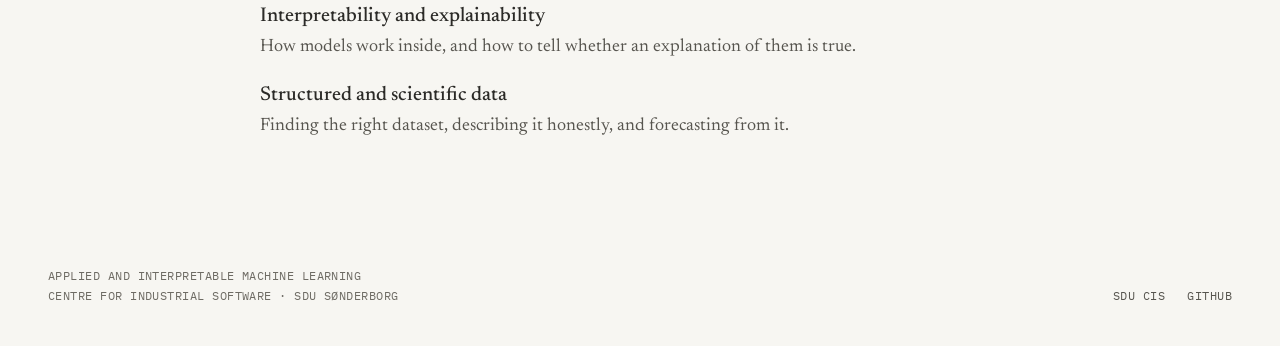
==== commit 236ba3b0: "Clean up the text, restructure research, and restyle the site Text: shorter, plain wording on every " ====
--- a/index.html
+++ b/index.html
@@ -5,12 +5,12 @@
 <meta name="viewport" content="width=device-width, initial-scale=1">
 <script>(function(){try{var t=localStorage.getItem("aiml-theme");if(t!=="light"&&t!=="dark"){t=matchMedia("(prefers-color-scheme: dark)").matches?"dark":"light";}document.documentElement.setAttribute("data-theme",t)}catch(e){}})();</script>
 <title>Applied and Interpretable Machine Learning Research Group &middot; SDU</title>
-<meta name="description" content="A research group at the Centre for Industrial Software, University of Southern Denmark. We build machine learning systems with industry and study what is happening inside them.">
+<meta name="description" content="A research group at the Centre for Industrial Software, University of Southern Denmark. Interpretability and explainability of machine learning models, and search and forecasting with structured data.">
 <link rel="icon" href="/assets/img/favicon-v3.ico" data-favicon>
 <link rel="apple-touch-icon" href="/assets/img/apple-touch-icon.png">
 <link rel="preconnect" href="https://fonts.googleapis.com">
 <link rel="preconnect" href="https://fonts.gstatic.com" crossorigin>
-<link href="https://fonts.googleapis.com/css2?family=IBM+Plex+Mono:wght@400;500&family=IBM+Plex+Sans:wght@400;500;600&family=Newsreader:ital,opsz,wght@0,6..72,300;0,6..72,400;0,6..72,600;1,6..72,300&display=swap" rel="stylesheet">
+<link href="https://fonts.googleapis.com/css2?family=IBM+Plex+Mono:wght@400;500&family=Newsreader:ital,opsz,wght@0,6..72,400;0,6..72,500;1,6..72,400;1,6..72,500&display=swap" rel="stylesheet">
 <link rel="stylesheet" href="/assets/css/site.css">
 </head>
 <body>
@@ -19,13 +19,13 @@
 
 <header class="masthead">
   <div class="shell">
-    <a class="mark" href="/"><span class="mark-glyph" aria-hidden="true"></span><span class="mark-text">Applied and Interpretable<small>Machine Learning Research Group</small></span></a>
+    <a class="mark" href="/"><span class="mark-glyph" aria-hidden="true"></span><span class="mark-text">Applied and Interpretable<br>Machine Learning</span></a>
     <nav class="nav" aria-label="Primary">
-      <a href="/research/">research</a>
-      <a href="/publications/">publications</a>
-      <a href="/news/">news</a>
-      <a href="/people/">people</a>
-      <a href="/join/">join</a>
+      <a href="/research/">Research</a>
+      <a href="/publications/">Publications</a>
+      <a href="/news/">News</a>
+      <a href="/people/">People</a>
+      <a href="/join/">Join</a>
     </nav>
     <button class="theme" type="button" data-theme-toggle aria-label="Switch theme"></button>
   </div>
@@ -35,46 +35,19 @@
 
   <section class="hero">
     <div class="shell">
-      <h1 class="hero-name">Applied and Interpretable Machine Learning <span class="q">Research Group</span></h1>
-      <p class="hero-lead">We build machine learning systems with industry, and we study what is happening inside them.</p>
-    </div>
-
-    <div class="shell hero-figure">
-      <figure class="figure">
-        <div class="frame">
-          <img src="/assets/img/campus-hero.jpeg" alt="A University of Southern Denmark building in glass and concrete under an overcast sky, with a steel sculpture in front of it." width="2048" height="880">
-        </div>
-        <figcaption class="caption">The Centre for Industrial Software, University of Southern Denmark.</figcaption>
-      </figure>
+      <h1 class="hero-lead">We look inside <a href="/research/interpretability/">machine learning models</a> to see how they work, and test whether an explanation of them is true or only sounds right. We also work on <a href="/research/structured-data/">finding the right data</a> and forecasting from it.</h1>
+      <p class="hero-place">A research group at the Centre for Industrial Software <br>University of Southern Denmark, S&oslash;nderborg</p>
     </div>
   </section>
 
-  <section class="band">
-    <div class="shell">
-      <div class="margin">
-        <b>The group</b>
-        Centre for Industrial Software<br>
-        M&aelig;rsk Mc-Kinney M&oslash;ller Institute<br>
-        SDU &middot; S&oslash;nderborg
-        <em>At SDU since 2023.</em>
-      </div>
-      <div class="column">
-        <h2 class="h2">Someone is accountable for every deployed model, whether or not anyone can explain it.</h2>
-        <div class="prose">
-          <p>Machine learning has become ordinary infrastructure. It reads scans, drafts documents, routes applications, and sits inside products that people depend on without having chosen to. What has not become ordinary is the ability to say afterwards what a system did, and why anyone should have believed it.</p>
-          <p>The group works on both halves of that. <strong>Applied</strong> means the questions come from systems that are already in use, and that the answers have to hold up there. <strong>Interpretable</strong> means we hold ourselves to explaining the resulting systems, and to testing whether the explanation survives contact with the model.</p>
-          <p>The second half is the harder one, because most explanations of a model are stated in a form that cannot fail. A highlighted region, a labelled feature, a plausible story about a circuit: each is a claim about a computation, put in a shape that no observation could contradict. Much of our methodological work is about restating such claims so that an observation could.</p>
-        </div>
-      </div>
-    </div>
-  </section>
+  <figure class="horizon">
+    <img src="/assets/img/alsion-alssund.jpeg" alt="Alsion, the university building in S&oslash;nderborg, seen across the water of Alssund, with a sailing boat in front." width="2048" height="715">
+    <figcaption class="caption">Alsion, S&oslash;nderborg, across Alssund. Photo: <a href="https://commons.wikimedia.org/wiki/File:Alsion_2023_%C3%98.jpg">Hjart</a>, <a href="https://creativecommons.org/licenses/by-sa/4.0/">CC BY-SA 4.0</a>, cropped.</figcaption>
+  </figure>
 
   <section class="band">
     <div class="shell">
-      <div class="margin">
-        <b>News</b>
-        Latest
-      </div>
+      <div class="margin"><b>News</b></div>
       <div class="column">
         <div class="news">
           <div class="news-item">
@@ -97,63 +70,26 @@
             <p class="news-text">A paper on signal processing of multimodal data accepted at the NeuroMM workshop at ACM Multimedia 2026.</p>
           </div>
         </div>
-        <p class="more"><a class="arrow" href="/news/">All news &rarr;</a></p>
+        <p class="more"><a href="/news/">All news &rarr;</a></p>
       </div>
     </div>
   </section>
 
   <section class="band">
     <div class="shell">
-      <div class="margin">
-        <b>Research</b>
-        Four lines
-        <em>The four lines in full on the research page.</em>
+      <div class="margin"><b>Research</b></div>
+      <div class="column">
+        <div class="areas">
+          <div class="area-item">
+            <h2 class="h3"><a href="/research/interpretability/">Interpretability and explainability</a></h2>
+            <p>How models work inside, and how to tell whether an explanation of them is true.</p>
+          </div>
+          <div class="area-item">
+            <h2 class="h3"><a href="/research/structured-data/">Structured and scientific data</a></h2>
+            <p>Finding the right dataset, describing it honestly, and forecasting from it.</p>
+          </div>
+        </div>
       </div>
-      <div class="column">
-        <div class="entries">
-
-          <div class="entry">
-            <div class="entry-key">Interpretability</div>
-            <div class="entry-body">
-              <h3 class="h3">Reading a trained model, and checking the reading</h3>
-              <p>Counterfactual explanation, mechanistic analysis, and identifiability: when a description of a model is evidence about it, and when it is only a description. <a href="/research/#identifiability">A model&rsquo;s report on its own reasoning &rarr;</a></p>
-            </div>
-          </div>
-
-          <div class="entry">
-            <div class="entry-key">Representation learning</div>
-            <div class="entry-body">
-              <h3 class="h3">What training decides, and what the output uses</h3>
-              <p>How architecture, data, optimisation and post-training shape the structure a model ends up with, and whether a capability that can be decoded from a representation is one the model draws on. <a href="/research/#readout">Instruction tuning and moral framing &rarr;</a></p>
-            </div>
-          </div>
-
-          <div class="entry">
-            <div class="entry-key">Imaging &amp; biosignals</div>
-            <div class="entry-body">
-              <h3 class="h3">Clinical imaging and physiological signals</h3>
-              <p>Segmentation, and the benchmarking practices the field uses to judge itself, including how standard protocols behave on small organs and small datasets. <a href="/research/#imaging">Read the line &rarr;</a></p>
-            </div>
-          </div>
-
-          <div class="entry">
-            <div class="entry-key">Language &amp; software</div>
-            <div class="entry-body">
-              <h3 class="h3">Retrieval, evaluation, and the architecture around a model</h3>
-              <p>Dataset search and retrieval for models that must answer from a real corpus, and the design decisions that coding assistants make on a team&rsquo;s behalf without being asked. <a href="/research/#language">Read the line &rarr;</a></p>
-            </div>
-          </div>
-
-        </div>
-        <p class="more"><a class="arrow" href="/research/">The four lines in full &rarr;</a></p>
-      </div>
-    </div>
-  </section>
-
-  <section class="strip">
-    <div class="shell">
-      <p class="line">We take on students who want to know why something worked, and not only that it did.</p>
-      <span class="to"><a class="arrow" href="/join/">Supervision, and how to write to us &rarr;</a></span>
     </div>
   </section>
 
@@ -161,26 +97,8 @@
 
 <footer class="footer">
   <div class="shell">
-    <div>
-      <b>Applied and Interpretable Machine Learning Research Group</b>
-      Centre for Industrial Software<br>
-      M&aelig;rsk Mc-Kinney M&oslash;ller Institute<br>
-      University of Southern Denmark<br>
-      S&oslash;nderborg, Denmark
-    </div>
-    <div>
-      <b>Pages</b>
-      <a href="/research/">Research</a><br>
-      <a href="/publications/">Publications</a><br>
-      <a href="/news/">News</a><br>
-      <a href="/people/">People</a><br>
-      <a href="/join/">Join</a>
-    </div>
-    <div>
-      <b>Elsewhere</b>
-      <a href="https://www.sdu.dk/en/forskning/cis">SDU CIS</a><br>
-      <a href="https://github.com/aiml-sdu">GitHub</a>
-    </div>
+    <p>Applied and Interpretable Machine Learning<br>Centre for Industrial Software &middot; SDU S&oslash;nderborg</p>
+    <p class="end"><a href="https://www.sdu.dk/en/forskning/cis">SDU CIS</a><a href="https://github.com/aiml-sdu">GitHub</a></p>
   </div>
 </footer>
 
--- a/assets/css/site.css
+++ b/assets/css/site.css
@@ -1,88 +1,62 @@
 /* ============================================================
-   Applied and Interpretable Machine Learning Group
+   Applied and Interpretable Machine Learning
    Centre for Industrial Software, University of Southern Denmark
 
-   Design notes
-   - Palette is the diverging colormap every attribution figure
-     uses: a neutral paper midpoint, a cool pole, a warm pole.
-   - Structure is an annotation gutter. Content sits to the right
-     of a margin that carries the metadata, the way a read model
-     carries its notes.
-   - One superfamily for structure (IBM Plex), one reading serif
-     for prose (Newsreader). Nothing else.
+   Two typefaces: Newsreader for reading, IBM Plex Mono for the
+   utility layer (navigation, labels, dates). Warm paper, warm ink,
+   no accent colour. One centred reading column.
    ============================================================ */
 
-/* Light is the default and it is white. Every text colour below clears
-   WCAG AA against its background, including the small mono utility
-   layer, which is where a palette like this usually fails. Measured
-   ratios are in the comments. */
+/* Contrast against --paper (WCAG AA needs 4.5:1 for body text):
+   light ink 13.3, ink-2 6.9, ink-3 4.9; dark ink 14.4, ink-2 8.3, ink-3 5.8. */
 :root {
-  --paper:    #ffffff;
-  --raised:   #f6f6f4;
-  --ink:      #101316;  /* 18.6:1 */
-  --ink-2:    #4a525a;  /*  7.9:1 */
-  --ink-3:    #6a727a;  /*  4.9:1 */
-  --rule:     #d8d8d4;
-  --rule-2:   #e7e7e3;
-  --cool:     #215079;  /*  8.4:1 */
-  --warm:     #8f3823;  /*  7.6:1 */
-
-  --sans: "IBM Plex Sans", ui-sans-serif, system-ui, -apple-system, "Segoe UI", sans-serif;
+  --paper:  #f7f6f2;
+  --raised: #efede7;
+  --ink:    #2b2a27;
+  --ink-2:  #57554f;
+  --ink-3:  #6e6b64;
+  --rule:   #dcd9d1;
+
   --serif: "Newsreader", Georgia, "Times New Roman", serif;
   --mono: "IBM Plex Mono", ui-monospace, "SF Mono", Menlo, Consolas, monospace;
 
-  --maxw: 1140px;
-  --gutter: 156px;
-  --gap: 40px;
-
-  /* Height of the sticky masthead. Every study URL and every citation author
-     link is a fragment, so anchored targets are offset by this; if the two
-     drift apart, anchors land underneath the header. Redeclared at each
-     breakpoint where the masthead changes rows, immediately below. */
-  --masthead: 66px;
-}
-
-/* System preference, unless the reader has explicitly chosen light. */
+  --frame: 1290px;   /* header and footer */
+  --measure: 760px;  /* reading column */
+  --edge: 28px;
+  --rail: 112px;     /* date, year and key column */
+}
+
 @media (prefers-color-scheme: dark) {
   :root:not([data-theme="light"]) {
-    --paper:  #101214;
-    --raised: #171a1c;
-    --ink:    #eceeec;  /* 16.1:1 */
-    --ink-2:  #a8b0b7;  /*  8.5:1 */
-    --ink-3:  #8a9299;  /*  6.0:1 */
-    --rule:   #2b3033;
-    --rule-2: #1e2225;
-    --cool:   #8ab8de;  /*  8.9:1 */
-    --warm:   #e0937a;  /*  7.7:1 */
+    --paper:  #1c1b19;
+    --raised: #252420;
+    --ink:    #ecebe6;
+    --ink-2:  #b8b4ac;
+    --ink-3:  #9a968e;
+    --rule:   #3a3833;
   }
 }
 
-/* Explicit choice always wins. Must follow the media query. */
+/* An explicit choice wins. Must follow the media query. */
 :root[data-theme="dark"] {
-  --paper:  #101214;
-  --raised: #171a1c;
-  --ink:    #eceeec;
-  --ink-2:  #a8b0b7;
-  --ink-3:  #8a9299;
-  --rule:   #2b3033;
-  --rule-2: #1e2225;
-  --cool:   #8ab8de;
-  --warm:   #e0937a;
+  --paper:  #1c1b19;
+  --raised: #252420;
+  --ink:    #ecebe6;
+  --ink-2:  #b8b4ac;
+  --ink-3:  #9a968e;
+  --rule:   #3a3833;
 }
 
 * { box-sizing: border-box; }
 
-html {
-  scroll-behavior: smooth;
-  -webkit-text-size-adjust: 100%;
-}
+html { -webkit-text-size-adjust: 100%; }
 
 body {
   margin: 0;
   background: var(--paper);
   color: var(--ink);
-  font-family: var(--sans);
-  font-size: 17px;
+  font-family: var(--serif);
+  font-size: 18px;
   line-height: 1.6;
   -webkit-font-smoothing: antialiased;
   text-rendering: optimizeLegibility;
@@ -90,13 +64,16 @@
 
 img { max-width: 100%; display: block; }
 
-a { color: var(--cool); text-decoration: none; }
-a:hover { text-decoration: underline; text-underline-offset: 3px; }
-
-:focus-visible {
-  outline: 2px solid var(--cool);
-  outline-offset: 3px;
-}
+a {
+  color: inherit;
+  text-decoration: underline dotted;
+  text-decoration-color: var(--ink-3);
+  text-decoration-thickness: 1px;
+  text-underline-offset: 3px;
+}
+a:hover { text-decoration-style: solid; text-decoration-color: currentColor; }
+
+:focus-visible { outline: 2px solid var(--ink); outline-offset: 3px; }
 
 .skip {
   position: absolute;
@@ -111,489 +88,475 @@
 }
 .skip:focus { left: 0; }
 
-/* ---------- shared shell ---------- */
+/* ---------- frame ---------- */
 
 .shell {
-  max-width: var(--maxw);
+  max-width: calc(var(--measure) + 2 * var(--edge));
   margin: 0 auto;
-  padding: 0 28px;
+  padding: 0 var(--edge);
+}
+
+.masthead .shell,
+.footer .shell { max-width: var(--frame); }
+
+@media (min-width: 900px) {
+  :root { --edge: 48px; }
 }
 
 /* ---------- masthead ---------- */
-
-.masthead {
-  border-bottom: 1px solid var(--rule);
-  background: var(--paper);
-  position: sticky;
-  top: 0;
-  z-index: 50;
-}
 
 .masthead .shell {
   display: flex;
   align-items: center;
-  gap: 28px;
-  padding-top: 15px;
-  padding-bottom: 15px;
+  gap: 18px 24px;
   flex-wrap: wrap;
-}
-
-/* The mark spells the two adjectives out. The acronym lives in the URL
-   and the email, not here: "AIML" on its own reads as artificial
-   intelligence and machine learning, which loses both of the words the
-   group is actually named for. */
+  padding-top: 36px;
+  padding-bottom: 20px;
+}
+
 .mark {
   display: flex;
   align-items: center;
-  gap: 12px;
-  font-family: var(--sans);
-  font-weight: 600;
-  font-size: 16.5px;
-  letter-spacing: -0.012em;
-  line-height: 1.2;
+  gap: 14px;
   color: var(--ink);
-}
-
-/* The glyph is a mask, not an image, so one file follows the theme
-   instead of shipping a light copy and a dark copy that drift apart. */
+  text-decoration: none;
+}
+.mark:hover { text-decoration: none; }
+
+/* The glyph is a mask over currentColor, so one file follows the theme. */
 .mark-glyph {
-  width: 29px;
-  height: 29px;
+  width: 30px;
+  height: 30px;
   flex: none;
   background: currentColor;
   -webkit-mask: url(/assets/img/mark.svg) center / contain no-repeat;
   mask: url(/assets/img/mark.svg) center / contain no-repeat;
 }
-.mark:hover { text-decoration: none; }
-
-.mark-text { display: block; }
-
-.mark small {
-  display: block;
-  font-family: var(--mono);
-  font-weight: 400;
-  font-size: 10.5px;
-  letter-spacing: 0.09em;
-  text-transform: uppercase;
-  color: var(--ink-3);
-  margin-top: 3px;
+
+.mark-text {
+  font-family: var(--mono);
+  font-size: 11.5px;
+  line-height: 1.45;
+  letter-spacing: 0.04em;
+  text-transform: uppercase;
+  color: var(--ink-2);
 }
 
 .nav {
   margin-left: auto;
   display: flex;
-  /* Five items at 12px mono need about 330px. It wrapped at six and could
-     still wrap on a narrow phone, so the wrap stays. */
   flex-wrap: wrap;
-  gap: 24px;
-  font-family: var(--mono);
-  font-size: 12px;
-  letter-spacing: 0.06em;
-  text-transform: lowercase;
-}
-
-.nav a { color: var(--ink-2); }
-.nav a:hover { color: var(--ink); text-decoration: none; }
-.nav a.on { color: var(--ink); border-bottom: 1px solid var(--ink); padding-bottom: 2px; }
-
-/* Two states, not three: a sun and a crescent, masked over currentColor
-   like the wordmark glyph so the control is drawn in the theme it sets.
-   The glyph keys off the root attribute rather than the button's own, so
-   the inline head script has already chosen it before first paint. */
+  gap: 8px 26px;
+  font-family: var(--mono);
+  font-size: 12.5px;
+  letter-spacing: 0.04em;
+  text-transform: uppercase;
+}
+
+.nav a { color: var(--ink-2); text-decoration: none; }
+.nav a:hover { color: var(--ink); }
+.nav a.on { color: var(--ink); text-decoration: underline; text-decoration-thickness: 1px; text-underline-offset: 5px; }
+
+/* The theme control: a sun or a crescent, masked over the text colour like
+   the mark, showing the theme in use. The button is a 32px target around an
+   18px glyph; the negative margin keeps the glyph on the frame's right edge. */
 .theme {
-  width: 19px;
-  height: 19px;
+  width: 32px;
+  height: 32px;
+  flex: none;
   padding: 0;
+  margin-right: -7px;
   border: 0;
-  flex: none;
-  align-self: center;
   cursor: pointer;
-  background: var(--ink-3);
-  -webkit-mask: url(/assets/img/theme-light.svg) center / contain no-repeat;
-  mask: url(/assets/img/theme-light.svg) center / contain no-repeat;
-  transition: background-color .15s ease;
+  background: var(--ink-2);
+  -webkit-mask: url(/assets/img/theme-light.svg) center / 18px 18px no-repeat;
+  mask: url(/assets/img/theme-light.svg) center / 18px 18px no-repeat;
 }
 .theme:hover { background: var(--ink); }
-
 :root[data-theme="dark"] .theme {
   -webkit-mask-image: url(/assets/img/theme-dark.svg);
   mask-image: url(/assets/img/theme-dark.svg);
 }
 
-/* The paper figures run from 2.5:1 to 4.4:1. Fitted to a phone's width the
-   widest becomes a 67px smudge, so below 600px they keep a legible width and
-   the frame scrolls instead. The clipped edge inside the border is the cue. */
-/* The mark and the nav stop sharing a row at about 650px, which adds a row
-   and the shell's 28px gap to the masthead. */
-@media (max-width: 719px) {
-  :root { --masthead: 113px; }
-}
-
-@media (max-width: 600px) {
-  :root { --masthead: 130px; }
-
-  .plate.full { overflow-x: auto; -webkit-overflow-scrolling: touch; padding: 14px; }
-  .plate.full img { min-width: 660px; }
-
-  .masthead .shell { padding-bottom: 14px; }
-  /* order pulls the nav below, so the toggle rides on the mark's line instead
-     of taking a row of its own under a wrapped nav. */
-  /* Five items take about 270px of text. They have to share one row on a
-     phone, or the masthead grows a row and --masthead above is wrong, so the
-     gap is a minimum and the row is spread across the width instead. */
-  .nav { order: 1; margin-left: 0; width: 100%; gap: 12px 10px; margin-top: 14px; justify-content: space-between; }
-  .theme { margin-left: auto; }
-}
-
-/* Below about 375px the row only fits with tighter tracking. */
-@media (max-width: 374px) {
-  .nav { letter-spacing: 0.02em; }
-}
-
-/* ---------- hero ---------- */
-
-.hero { padding: 72px 0 0; }
-
-.hero-name {
-  font-family: var(--sans);
-  font-weight: 600;
-  font-size: clamp(29px, 4.9vw, 52px);
-  line-height: 1.04;
-  letter-spacing: -0.026em;
-  text-wrap: balance;
+/* On a phone the mark and the theme control share the first row and the
+   navigation takes the full width of the second. */
+@media (max-width: 640px) {
+  .masthead .shell { padding-top: 20px; padding-bottom: 8px; gap: 14px 16px; }
+  .mark-text { display: none; }
+  .theme { order: 1; margin-left: auto; }
+  .nav {
+    order: 2;
+    width: 100%;
+    margin-left: 0;
+    justify-content: space-between;
+    gap: 8px 12px;
+    font-size: 11.5px;
+    letter-spacing: 0.02em;
+  }
+}
+
+/* The five navigation items still fit one row on the narrowest phones. */
+@media (max-width: 360px) {
+  :root { --edge: 20px; }
+  .nav { font-size: 10.5px; letter-spacing: 0; gap: 8px; }
+}
+
+/* ---------- home ---------- */
+
+.hero { padding: 96px 0 56px; }
+
+@media (max-width: 640px) {
+  .hero { padding: 64px 0 36px; }
+  .hero-place { text-wrap: balance; }
+  .hero-place br { display: none; }
+}
+
+.hero .shell { text-align: center; max-width: 1120px; }
+
+.hero-place {
+  font-family: var(--mono);
+  font-size: 12px;
+  letter-spacing: 0.05em;
+  text-transform: uppercase;
+  color: var(--ink-3);
   margin: 0;
-  max-width: 17ch;
-}
-
-.hero-name .q { color: var(--ink-2); }
+}
 
 .hero-lead {
   font-family: var(--serif);
-  font-weight: 300;
-  font-size: clamp(19px, 2.3vw, 25px);
-  line-height: 1.42;
-  color: var(--ink);
-  max-width: 46ch;
+  font-style: italic;
+  font-weight: 400;
+  font-size: clamp(23px, 1rem + 1.6vw, 38px);
+  line-height: 1.3;
+  letter-spacing: -0.005em;
+  text-wrap: balance;
+  margin: 26px auto;
+  max-width: 30em;
+}
+
+/* The photograph under the home statement spans the header's width. */
+.horizon {
+  max-width: var(--frame);
+  margin: 0 auto;
+  padding: 0 var(--edge);
+}
+.horizon img { width: 100%; height: auto; }
+:root[data-theme="dark"] .horizon img { filter: brightness(.86); }
+@media (prefers-color-scheme: dark) {
+  :root:not([data-theme="light"]) .horizon img { filter: brightness(.86); }
+}
+.horizon .caption a { color: inherit; }
+
+.areas .area-item { padding: 10px 0; }
+.areas .area-item p { margin: 0; color: var(--ink-2); }
+.areas .h3 a, .area-title a { text-decoration: none; }
+.areas .h3 a:hover, .area-title a:hover { text-decoration: underline; text-decoration-thickness: 1px; }
+
+/* ---------- page head ---------- */
+
+.pagehead { padding: 72px 0 8px; }
+
+.pagehead h1 {
+  font-family: var(--serif);
+  font-style: italic;
+  font-weight: 400;
+  font-size: clamp(30px, 1.2rem + 1.8vw, 42px);
+  line-height: 1.15;
+  margin: 0;
+}
+
+.pagehead .standfirst p { margin: 0 0 14px; }
+.pagehead .standfirst p:last-child { margin-bottom: 0; }
+
+.pagehead .standfirst {
+  font-size: 19px;
+  line-height: 1.5;
+  color: var(--ink-2);
+  margin: 16px 0 0;
+  max-width: 40em;
   text-wrap: pretty;
-  margin: 28px 0 0;
-}
-
-.hero-figure { margin-top: 56px; }
-
-/* ---------- annotation gutter ---------- */
-
-.band {
-  padding: 64px 0;
-  border-top: 1px solid var(--rule);
-}
-
-
-.band .shell {
-  display: grid;
-  gap: var(--gap);
-  grid-template-columns: 1fr;
-}
-
-@media (min-width: 900px) {
-  .band .shell {
-    grid-template-columns: var(--gutter) minmax(0, 1fr);
-  }
-}
-
+}
+
+/* ---------- sections ---------- */
+
+.band { padding: 44px 0; }
+.pagehead + .band { padding-top: 40px; }
+
+/* A section's label sits above its content, in the utility face. */
 .margin {
   font-family: var(--mono);
-  font-size: 11.5px;
-  line-height: 1.7;
-  letter-spacing: 0.07em;
-  text-transform: uppercase;
-  color: var(--ink-3);
-}
-
-.margin b {
-  display: block;
-  color: var(--ink);
-  font-weight: 500;
-}
+  font-size: 12px;
+  line-height: 1.6;
+  letter-spacing: 0.05em;
+  text-transform: uppercase;
+  color: var(--ink-3);
+  margin-bottom: 18px;
+}
+
+.margin b { color: var(--ink); font-weight: 500; }
+.margin b + br { display: none; }
 
 .margin em {
   display: block;
   font-style: normal;
   text-transform: none;
   letter-spacing: 0.01em;
-  color: var(--ink-3);
-  margin-top: 10px;
-  line-height: 1.65;
+  margin-top: 4px;
 }
 
 .column { min-width: 0; }
-
-/* ---------- prose ---------- */
-
-.prose {
-  font-family: var(--serif);
-  font-size: 18px;
-  line-height: 1.68;
-  color: var(--ink);
-  max-width: 66ch;
-}
 
 .prose p { margin: 0 0 18px; }
 .prose p:last-child { margin-bottom: 0; }
-.prose strong { font-weight: 600; }
-.prose a { border-bottom: 1px solid var(--rule); }
 
 .h2 {
-  font-family: var(--sans);
-  font-weight: 600;
-  font-size: clamp(21px, 2.7vw, 29px);
+  font-family: var(--serif);
+  font-weight: 400;
+  font-size: clamp(25px, 1rem + 1vw, 31px);
   line-height: 1.2;
-  letter-spacing: -0.018em;
   text-wrap: balance;
-  margin: 0 0 20px;
-  max-width: 26ch;
+  margin: 0 0 16px;
 }
 
 .h3 {
-  font-family: var(--sans);
-  font-weight: 600;
-  font-size: 16.5px;
-  line-height: 1.35;
-  letter-spacing: -0.008em;
-  text-wrap: balance;
-  margin: 0 0 7px;
-  color: var(--ink);
-}
-
-/* ---------- entry list (research lines on the home page, openings on
-   join, the index on 404) ---------- */
-
-.entries { border-top: 1px solid var(--rule-2); }
+  font-family: var(--serif);
+  font-weight: 500;
+  font-size: 20px;
+  line-height: 1.3;
+  margin: 0 0 4px;
+}
+
+.more {
+  margin: 26px 0 0;
+  font-family: var(--mono);
+  font-size: 12px;
+  letter-spacing: 0.05em;
+  text-transform: uppercase;
+}
+.more a { color: var(--ink-2); }
+.more a:hover { color: var(--ink); }
+
+/* ---------- entries: research lines on home, ways in on join ---------- */
 
 .entry {
   display: grid;
-  gap: 6px 28px;
-  padding: 22px 0;
-  border-bottom: 1px solid var(--rule-2);
+  gap: 4px 28px;
+  padding: 16px 0;
   grid-template-columns: 1fr;
 }
 
 @media (min-width: 720px) {
-  .entry { grid-template-columns: 150px minmax(0, 1fr); }
+  .entry { grid-template-columns: var(--rail) minmax(0, 1fr); }
 }
 
 .entry-key {
   font-family: var(--mono);
-  font-size: 11.5px;
-  letter-spacing: 0.07em;
-  text-transform: uppercase;
-  color: var(--ink-3);
-  padding-top: 4px;
-}
-
-.entry-body p {
-  margin: 0;
-  font-family: var(--serif);
-  font-size: 17px;
-  line-height: 1.62;
-  color: var(--ink-2);
-  max-width: 62ch;
-}
-
-.entry-body p a { color: var(--cool); }
+  font-size: 12px;
+  letter-spacing: 0.05em;
+  text-transform: uppercase;
+  color: var(--ink-3);
+  padding-top: 5px;
+}
+
+.entry-body p { margin: 0; color: var(--ink-2); }
+.entry-body .h3 a { text-decoration: none; }
+.entry-body .h3 a:hover { text-decoration: underline; }
+
+/* ---------- news ---------- */
+
+.news-item {
+  display: grid;
+  gap: 2px 28px;
+  padding: 10px 0;
+  grid-template-columns: 1fr;
+}
+
+@media (min-width: 720px) {
+  .news-item { grid-template-columns: var(--rail) minmax(0, 1fr); }
+}
+
+.news-date {
+  font-family: var(--mono);
+  font-size: 12.5px;
+  color: var(--ink-3);
+  padding-top: 5px;
+  display: flex;
+  flex-wrap: wrap;
+  gap: 0 10px;
+}
+
+@media (min-width: 720px) {
+  .news-date { flex-direction: column; }
+}
+
+.news-date .tag { margin: 0; }
+
+.news-text { margin: 0; }
 
 /* ---------- publications ---------- */
 
 .pub {
-  padding: 20px 0;
-  border-bottom: 1px solid var(--rule-2);
   display: grid;
-  gap: 4px 28px;
+  gap: 2px 28px;
+  padding: 12px 0;
   grid-template-columns: 1fr;
 }
 
 @media (min-width: 720px) {
-  .pub { grid-template-columns: 78px minmax(0, 1fr); }
+  .pub { grid-template-columns: var(--rail) minmax(0, 1fr); }
 }
 
 .pub-year {
   font-family: var(--mono);
-  font-size: 12px;
-  color: var(--ink-3);
-  padding-top: 3px;
-}
-
-.pub-title {
-  font-family: var(--sans);
-  font-weight: 500;
-  font-size: 16.5px;
-  line-height: 1.4;
-  color: var(--ink);
-  margin: 0 0 4px;
-  letter-spacing: -0.008em;
-}
-
-.pub-title a { color: inherit; text-decoration: none; border-bottom: 1px solid var(--rule); }
-.pub-title a:hover { border-bottom-color: var(--ink); }
-
-/* One citation shape everywhere: title, then every author in published
-   order, then venue. Authors sit above the venue because the author line
-   is the longest and wraps; keeping it out of the venue line means the
-   venue never breaks mid-name. Group members are links, nothing is bold:
-   with seven members on a paper, bolding half an author list is louder
-   than the paper. */
-.pub-authors {
-  font-family: var(--sans);
-  font-size: 13.5px;
+  font-size: 12.5px;
+  color: var(--ink-3);
+  padding-top: 5px;
+}
+
+.pub-title { margin: 0; line-height: 1.4; }
+.pub-title a { text-decoration-color: var(--rule); }
+.pub-title a:hover { text-decoration-color: currentColor; }
+
+.pub-authors,
+.pub-meta {
+  font-size: 15.5px;
   line-height: 1.5;
   color: var(--ink-2);
-  margin: 0 0 3px;
-  max-width: 74ch;
-}
-
-.pub-authors a {
-  color: var(--ink);
-  border-bottom: 1px solid var(--rule-2);
-}
-.pub-authors a:hover { border-bottom-color: var(--ink-3); }
-
-.pub-meta {
-  font-family: var(--sans);
-  font-size: 14px;
-  color: var(--ink-2);
-  margin: 0;
-}
-
+  margin: 2px 0 0;
+}
+
+.pub-authors a { text-decoration-color: var(--rule); }
 .pub-meta .venue { font-style: italic; }
 
+/* A distinction, such as an oral. */
 .tag {
-  display: inline-block;
-  font-family: var(--mono);
-  font-size: 10px;
-  letter-spacing: 0.08em;
-  text-transform: uppercase;
-  color: var(--ink-3);
-  border: 1px solid var(--rule);
-  padding: 1px 6px;
-  margin-left: 8px;
-  vertical-align: 1.5px;
-}
-
-
-/* ---------- news ---------- */
-
-/* Same rail as a citation: the date where the year sits, and a kind label
-   under it in the shape of .tag. The label is the whole of the marking; no
-   emoji, no colour per kind, because the sentence says what happened. */
-.news { border-top: 1px solid var(--rule-2); }
-
-.news-item {
-  padding: 18px 0;
-  border-bottom: 1px solid var(--rule-2);
-  display: grid;
-  gap: 6px 28px;
-  grid-template-columns: 1fr;
-}
-
-@media (min-width: 720px) {
-  .news-item { grid-template-columns: 96px minmax(0, 1fr); }
-}
-
-.news-date {
-  font-family: var(--mono);
-  font-size: 12px;
-  color: var(--ink-3);
-  padding-top: 3px;
-  display: flex;
-  flex-wrap: wrap;
-  align-items: baseline;
-  gap: 6px 10px;
-}
-
-@media (min-width: 720px) {
-  .news-date { flex-direction: column; align-items: flex-start; }
-}
-
-.news-date .tag { margin-left: 0; }
-
-.news-text {
-  margin: 0;
+  font-family: var(--mono);
+  font-size: 11px;
+  letter-spacing: 0.05em;
+  text-transform: uppercase;
+  color: var(--ink-3);
+  margin-left: 10px;
+  white-space: nowrap;
+}
+
+/* ---------- research ---------- */
+
+.line-key {
+  font-family: var(--mono);
+  font-size: 12px;
+  letter-spacing: 0.05em;
+  text-transform: uppercase;
+  color: var(--ink-3);
+  margin: 0 0 10px;
+}
+
+.topics {
+  list-style: none;
+  margin: 22px 0 0;
+  padding: 0;
+}
+
+.topics li { padding: 8px 0; }
+.topics b { display: block; font-weight: 500; }
+.topics span { color: var(--ink-2); }
+
+.study {
+  margin-top: 44px;
+}
+
+.study-title {
   font-family: var(--serif);
-  font-size: 17px;
-  line-height: 1.6;
-  color: var(--ink);
-  max-width: 64ch;
-}
-
-.news-text a { border-bottom: 1px solid var(--rule); }
-.news-text a:hover { text-decoration: none; border-bottom-color: var(--cool); }
+  font-weight: 500;
+  font-size: 21px;
+  line-height: 1.3;
+  margin: 18px 0 6px;
+}
+
+.study p { margin: 0 0 10px; }
+.study .pub-title { font-size: 16px; margin-top: 14px; }
+
+.subhead {
+  font-family: var(--mono);
+  font-size: 12px;
+  letter-spacing: 0.05em;
+  text-transform: uppercase;
+  color: var(--ink-3);
+  margin: 48px 0 6px;
+}
+
+/* Research overview: one block per area, then projects. */
+.area-title {
+  font-family: var(--serif);
+  font-style: italic;
+  font-weight: 400;
+  font-size: clamp(26px, 1rem + 1.2vw, 34px);
+  line-height: 1.2;
+  margin: 0 0 14px;
+}
+
+.area-text { margin: 0; }
+
+.keys {
+  font-family: var(--mono);
+  font-size: 12px;
+  line-height: 1.8;
+  letter-spacing: 0.05em;
+  text-transform: uppercase;
+  color: var(--ink-3);
+  margin: 18px 0 0;
+}
+
+.crumb {
+  font-family: var(--mono);
+  font-size: 12px;
+  letter-spacing: 0.05em;
+  text-transform: uppercase;
+  margin: 0 0 18px;
+}
+.crumb a { color: var(--ink-3); text-decoration: none; }
+.crumb a:hover { color: var(--ink); }
+.crumb a::before { content: "\2190\00a0"; }
+
+.people-line { margin: 0; }
 
 /* ---------- people ---------- */
 
 .roster {
   display: grid;
-  gap: 30px 28px;
-  grid-template-columns: repeat(auto-fill, minmax(205px, 1fr));
-}
-
-/* a single person, so the card does not stretch across the column */
-.roster.solo { grid-template-columns: minmax(205px, 250px); }
-
-/* Each person opens with a rule, so the column reads as a list whether
-   or not a photograph exists yet. People without one simply have no
-   image block; there is no placeholder box to look at. */
-/* Author names in a citation link to the person's card, so the card is an
-   anchor target and has to clear the sticky masthead. */
-.person {
-  border-top: 1px solid var(--rule);
-  padding-top: 14px;
-  scroll-margin-top: calc(var(--masthead) + 22px);
-}
+  gap: 40px 32px;
+  grid-template-columns: repeat(auto-fill, minmax(200px, 1fr));
+}
+
+.roster.solo { grid-template-columns: minmax(200px, 340px); }
+
+.person { scroll-margin-top: 24px; }
 
 .person .portrait {
   aspect-ratio: 1 / 1;
-  max-width: 128px;
+  max-width: 120px;
   background: var(--raised);
-  margin-bottom: 13px;
+  margin-bottom: 14px;
   overflow: hidden;
 }
 
 .person .portrait img { width: 100%; height: 100%; object-fit: cover; }
 
-/* Reserved, not missing. A hairline says the slot is deliberate, and the figure
-   is drawn in the mark's own vocabulary: two hard-edged pieces held apart by an
-   equal gap. */
-.person .portrait.pending {
-  display: grid;
-  place-items: center;
-  box-shadow: inset 0 0 0 1px var(--rule);
-}
-
-.person .portrait.pending svg {
-  width: 62%;
-  height: auto;
-  fill: var(--rule);
-}
-
-.person .name {
-  font-family: var(--sans);
-  font-weight: 600;
-  font-size: 16px;
-  letter-spacing: -0.01em;
-  margin: 0 0 2px;
-}
+.person .portrait.pending { display: grid; place-items: center; }
+.person .portrait.pending svg { width: 62%; height: auto; fill: var(--rule); }
+
+.person .name { font-size: 19px; line-height: 1.3; margin: 0; }
 
 .person .role {
   font-family: var(--mono);
-  font-size: 11px;
-  letter-spacing: 0.06em;
-  text-transform: uppercase;
-  color: var(--ink-3);
-  margin: 0 0 6px;
+  font-size: 11.5px;
+  letter-spacing: 0.05em;
+  text-transform: uppercase;
+  color: var(--ink-3);
+  margin: 4px 0 8px;
 }
 
 .person .line {
-  font-family: var(--serif);
-  font-size: 15px;
+  font-size: 15.5px;
   line-height: 1.5;
   color: var(--ink-2);
   margin: 0;
@@ -601,76 +564,45 @@
 
 .person .links {
   font-family: var(--mono);
-  font-size: 11px;
-  margin-top: 8px;
+  font-size: 11.5px;
+  margin-top: 10px;
   display: flex;
-  gap: 12px;
+  gap: 4px 14px;
   flex-wrap: wrap;
 }
+.person .links a { color: var(--ink-2); }
+.person .links a:hover { color: var(--ink); }
 
 /* ---------- figures ---------- */
 
 .figure { margin: 0; }
 
-.frame {
-  border: 1px solid var(--rule);
-  background: var(--raised);
-  overflow: hidden;
-}
-
+.frame { background: var(--raised); overflow: hidden; }
 .frame img { width: 100%; height: auto; }
 
-/* Photographs are cropped in the file, not by the frame, so nobody is
-   ever cut off at the knees by a breakpoint. */
+/* Paper figures are drawn on white, so they keep a white plate in both themes. */
+.plate {
+  background: #ffffff;
+  padding: 20px;
+}
+.plate img { width: auto; max-width: 100%; max-height: 260px; margin: 0 auto; }
+
+/* Below 600px a wide figure keeps a legible width and the plate scrolls. */
+@media (max-width: 600px) {
+  .plate { overflow-x: auto; -webkit-overflow-scrolling: touch; padding: 14px; }
+  .plate img { min-width: 640px; max-height: none; }
+}
 
 .caption {
   font-family: var(--mono);
-  font-size: 11px;
-  letter-spacing: 0.05em;
+  font-size: 11.5px;
+  letter-spacing: 0.03em;
   color: var(--ink-3);
   margin-top: 10px;
   line-height: 1.6;
 }
 
-/* ---------- call strip ---------- */
-
-.strip {
-  border-top: 1px solid var(--ink);
-  border-bottom: 1px solid var(--rule);
-  padding: 44px 0;
-}
-
-.strip .shell {
-  display: flex;
-  gap: 28px;
-  align-items: baseline;
-  flex-wrap: wrap;
-}
-
-.strip .line {
-  font-family: var(--serif);
-  font-size: clamp(20px, 2.6vw, 27px);
-  font-weight: 300;
-  line-height: 1.35;
-  margin: 0;
-  max-width: 40ch;
-  text-wrap: balance;
-}
-
-.strip .to { margin-left: auto; }
-
-.arrow {
-  font-family: var(--mono);
-  font-size: 13px;
-  letter-spacing: 0.06em;
-  color: var(--ink);
-  border-bottom: 1px solid var(--ink);
-  padding-bottom: 3px;
-  white-space: nowrap;
-}
-.arrow:hover { color: var(--cool); border-color: var(--cool); text-decoration: none; }
-
-/* ---------- contact block ---------- */
+/* ---------- contact ---------- */
 
 .contact {
   font-family: var(--mono);
@@ -679,238 +611,43 @@
   color: var(--ink-2);
 }
 .contact b { color: var(--ink); font-weight: 500; }
+.join-photo { margin-top: 40px; }
 
 /* ---------- footer ---------- */
 
-.footer {
-  border-top: 1px solid var(--rule);
-  padding: 40px 0 64px;
-  margin-top: 20px;
-}
+.footer { padding: 72px 0 40px; }
 
 .footer .shell {
-  display: grid;
-  gap: 24px;
-  grid-template-columns: 1fr;
+  display: flex;
+  flex-wrap: wrap;
+  justify-content: space-between;
+  align-items: flex-end;
+  gap: 18px 32px;
   font-family: var(--mono);
   font-size: 11.5px;
-  line-height: 1.8;
+  line-height: 1.7;
   letter-spacing: 0.04em;
-  color: var(--ink-3);
-}
-
-@media (min-width: 720px) {
-  .footer .shell { grid-template-columns: 2fr 1fr 1fr; }
-}
-
-.footer b { display: block; color: var(--ink); font-weight: 500; margin-bottom: 6px; }
-.footer a { color: var(--ink-2); }
+  text-transform: uppercase;
+  color: var(--ink-3);
+}
+
+.footer p { margin: 0; }
+.footer .end { display: flex; gap: 22px; align-items: baseline; }
+.footer a { color: var(--ink-2); text-decoration: none; }
 .footer a:hover { color: var(--ink); }
 
-/* ---------- page header (inner pages) ---------- */
-
-.pagehead { padding: 68px 0 8px; }
-
-.pagehead .kicker {
-  font-family: var(--mono);
-  font-size: 11.5px;
-  letter-spacing: 0.12em;
-  text-transform: uppercase;
-  color: var(--ink-3);
-  margin: 0 0 16px;
-}
-
-.pagehead h1 {
-  font-family: var(--sans);
-  font-weight: 600;
-  font-size: clamp(26px, 4vw, 42px);
-  line-height: 1.1;
-  letter-spacing: -0.024em;
-  text-wrap: balance;
-  margin: 0;
-  max-width: 22ch;
-}
-
-.pagehead .standfirst {
-  font-family: var(--serif);
-  font-weight: 300;
-  font-size: clamp(18px, 2.1vw, 22px);
-  line-height: 1.45;
-  color: var(--ink-2);
-  max-width: 54ch;
-  margin: 20px 0 0;
-  text-wrap: pretty;
-}
 
 /* ---------- utilities ---------- */
 
-.more { margin: 22px 0 0; }
-.pagehead + .band { padding-top: 56px; }
-
-/* Draft markers. Deliberately quiet: they are notes to the editor, not
-   warnings to the reader. Nothing published should carry one; if you can
-   see one on the live site, it is a bug in the review, not a feature. */
+/* Draft marker. Nothing published should carry one. */
 .todo {
   font-family: var(--mono);
   font-size: 10.5px;
-  letter-spacing: 0.06em;
   text-transform: uppercase;
   color: var(--ink-3);
   border-bottom: 1px dashed var(--ink-3);
-  padding-bottom: 1px;
-  display: inline-block;
 }
 
 @media (prefers-reduced-motion: reduce) {
-  html { scroll-behavior: auto; }
   * { animation-duration: 0.01ms !important; transition-duration: 0.01ms !important; }
 }
-
-/* ---------- studies ---------- */
-
-/* A study sits inside the research line it belongs to, on the same page,
-   rather than on a page of its own. Four studies on four URLs could not be
-   compared without four page loads, and each one needed a masthead, a
-   pagehead and a footer to carry two hundred words. */
-
-/* Offset from --masthead rather than a number of its own, so the two cannot
-   drift. The 22px is breathing room above the heading. */
-.study {
-  scroll-margin-top: calc(var(--masthead) + 22px);
-  border-top: 1px solid var(--rule);
-  padding-top: 26px;
-  margin-top: 44px;
-}
-
-.study-key {
-  font-family: var(--mono);
-  font-size: 11px;
-  letter-spacing: 0.08em;
-  text-transform: uppercase;
-  color: var(--ink-3);
-  margin: 0 0 6px;
-}
-
-/* Between .h2 (a research line) and .h3 (a slot label). */
-.study-title {
-  font-family: var(--sans);
-  font-weight: 600;
-  font-size: clamp(18px, 2vw, 21px);
-  line-height: 1.28;
-  letter-spacing: -0.014em;
-  text-wrap: balance;
-  margin: 0 0 8px;
-  max-width: 34ch;
-  color: var(--ink);
-}
-
-.study-line {
-  font-family: var(--serif);
-  font-size: 16.5px;
-  line-height: 1.5;
-  color: var(--ink-2);
-  margin: 0 0 22px;
-  max-width: 52ch;
-}
-
-/* Contents list. On a page this long the reader needs to see the shape of
-   it before committing to the scroll. */
-.jump {
-  font-family: var(--mono);
-  font-size: 12px;
-  line-height: 1.9;
-  color: var(--ink-3);
-  margin: 0;
-  padding: 0;
-  list-style: none;
-  columns: 2;
-  column-gap: 28px;
-}
-
-@media (max-width: 560px) {
-  .jump { columns: 1; }
-}
-
-/* A study is indented under the research line it belongs to. Indentation
-   rather than a leading dash: a dash at the start of a list item reads as
-   sentence punctuation instead of hierarchy. */
-.jump .sub { padding-left: 20px; }
-
-.jump a { color: var(--ink-2); border-bottom: 1px solid var(--rule-2); }
-.jump a:hover { color: var(--ink); border-bottom-color: var(--ink-3); }
-
-/* Every study carries the same three slots: the question, what was found,
-   and the paper. The template is the group's method made structural. */
-.slot {
-  border-top: 1px solid var(--rule-2);
-  padding: 20px 0;
-  display: grid;
-  gap: 4px 28px;
-  grid-template-columns: 1fr;
-}
-
-@media (min-width: 720px) {
-  .slot { grid-template-columns: 150px minmax(0, 1fr); }
-}
-
-.slot-key {
-  font-family: var(--mono);
-  font-size: 11.5px;
-  letter-spacing: 0.07em;
-  text-transform: uppercase;
-  color: var(--ink-3);
-  padding-top: 4px;
-}
-
-.slot-body p {
-  margin: 0 0 12px;
-  font-family: var(--serif);
-  font-size: 17px;
-  line-height: 1.62;
-  color: var(--ink);
-  max-width: 64ch;
-}
-.slot-body p:last-child { margin-bottom: 0; }
-.slot-body strong { font-weight: 600; }
-
-/* A citation inside a study slot takes the same shape as one on the
-   publications page, so the reader learns the format once. These have to
-   restate font and size because `.slot-body p` outranks `.pub-title` on
-   specificity and would otherwise set the citation in reading serif. */
-.slot-body .pub-title {
-  font-family: var(--sans);
-  font-weight: 500;
-  font-size: 16.5px;
-  line-height: 1.4;
-  letter-spacing: -0.008em;
-  margin: 0 0 4px;
-  max-width: 74ch;
-}
-
-.slot-body .pub-authors {
-  font-family: var(--sans);
-  font-weight: 400;
-  font-size: 13.5px;
-  line-height: 1.5;
-  color: var(--ink-2);
-  margin: 0 0 3px;
-  max-width: 74ch;
-}
-
-.slot-body .pub-meta {
-  font-family: var(--sans);
-  font-weight: 400;
-  font-size: 14px;
-  line-height: 1.5;
-  color: var(--ink-2);
-  margin: 0;
-  max-width: 74ch;
-}
-
-.plate.full {
-  background: #ffffff;
-  border: 1px solid var(--rule);
-  padding: 22px;
-}
-.plate.full img { width: 100%; height: auto; }
-
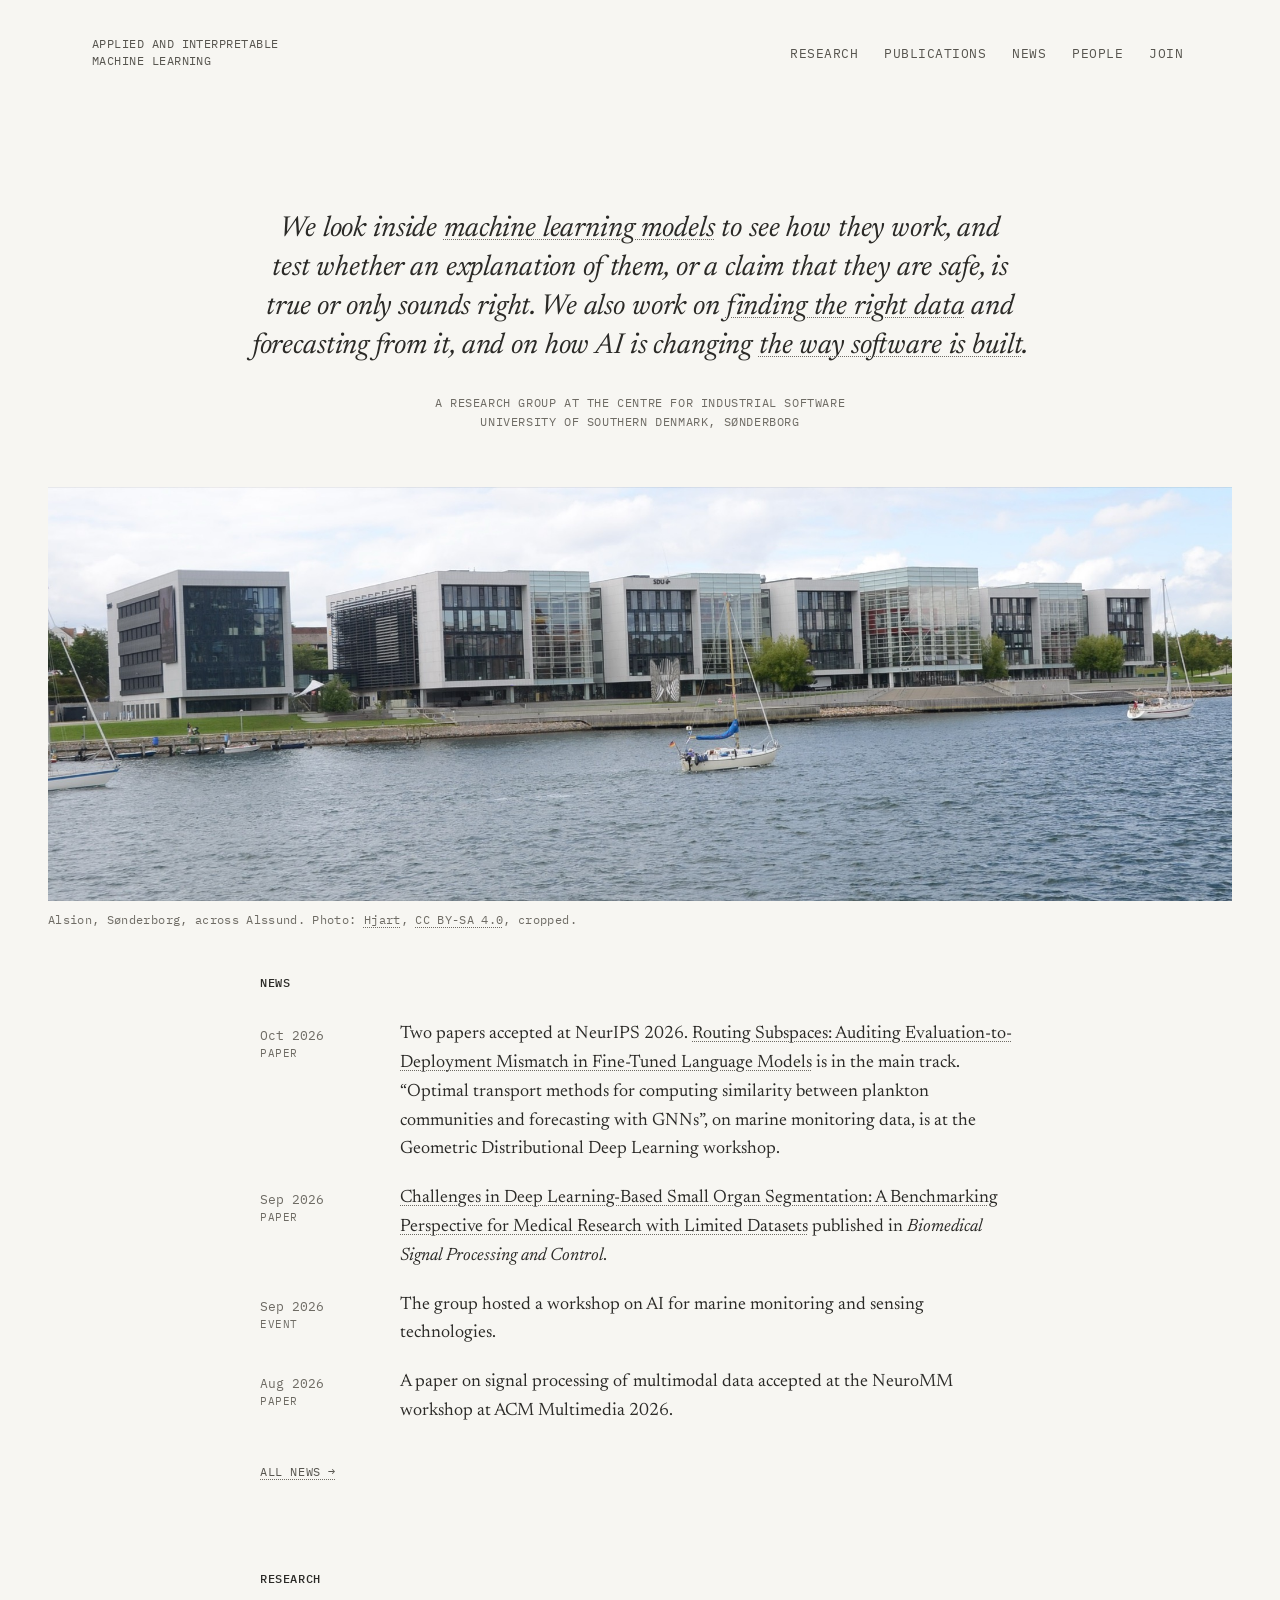
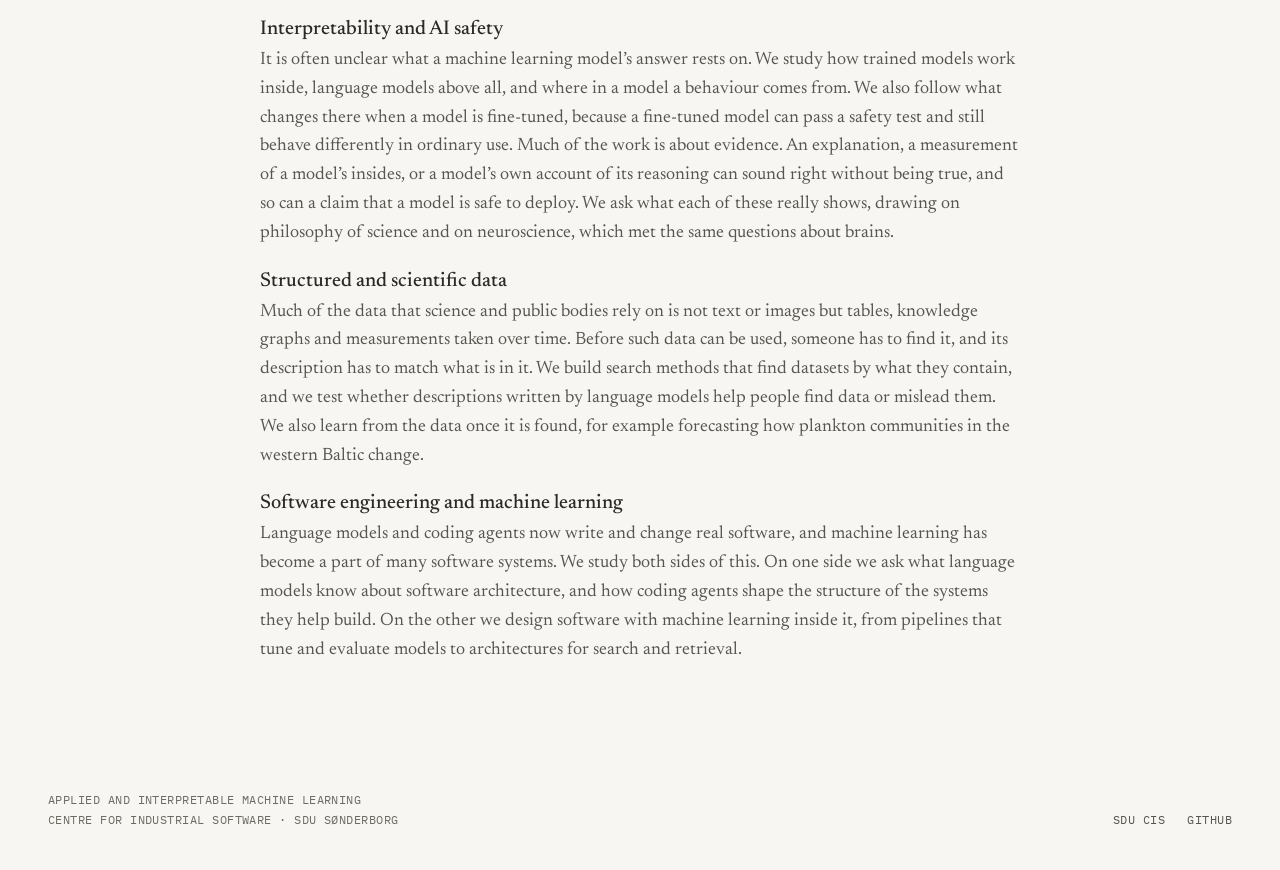
==== commit 4f0d8f5c: "Expand research to three areas and shrink the home statement Home: the opening statement is about a " ====
--- a/index.html
+++ b/index.html
@@ -5,7 +5,7 @@
 <meta name="viewport" content="width=device-width, initial-scale=1">
 <script>(function(){try{var t=localStorage.getItem("aiml-theme");if(t!=="light"&&t!=="dark"){t=matchMedia("(prefers-color-scheme: dark)").matches?"dark":"light";}document.documentElement.setAttribute("data-theme",t)}catch(e){}})();</script>
 <title>Applied and Interpretable Machine Learning Research Group &middot; SDU</title>
-<meta name="description" content="A research group at the Centre for Industrial Software, University of Southern Denmark. Interpretability and explainability of machine learning models, and search and forecasting with structured data.">
+<meta name="description" content="A research group at the Centre for Industrial Software, University of Southern Denmark. Interpretability and safety of machine learning models, search and forecasting with structured data, and software engineering and machine learning.">
 <link rel="icon" href="/assets/img/favicon-v3.ico" data-favicon>
 <link rel="apple-touch-icon" href="/assets/img/apple-touch-icon.png">
 <link rel="preconnect" href="https://fonts.googleapis.com">
@@ -35,7 +35,7 @@
 
   <section class="hero">
     <div class="shell">
-      <h1 class="hero-lead">We look inside <a href="/research/interpretability/">machine learning models</a> to see how they work, and test whether an explanation of them is true or only sounds right. We also work on <a href="/research/structured-data/">finding the right data</a> and forecasting from it.</h1>
+      <h1 class="hero-lead">We look inside <a href="/research/interpretability/">machine learning models</a> to see how they work, and test whether an explanation of them, or a claim that they are safe, is true or only sounds right. We also work on <a href="/research/structured-data/">finding the right data</a> and forecasting from it, and on how AI is changing <a href="/research/software-engineering/">the way software is built</a>.</h1>
       <p class="hero-place">A research group at the Centre for Industrial Software <br>University of Southern Denmark, S&oslash;nderborg</p>
     </div>
   </section>
@@ -81,12 +81,16 @@
       <div class="column">
         <div class="areas">
           <div class="area-item">
-            <h2 class="h3"><a href="/research/interpretability/">Interpretability and explainability</a></h2>
-            <p>How models work inside, and how to tell whether an explanation of them is true.</p>
+            <h2 class="h3"><a href="/research/interpretability/">Interpretability and AI safety</a></h2>
+            <p>It is often unclear what a machine learning model&rsquo;s answer rests on. We study how trained models work inside, language models above all, and where in a model a behaviour comes from. We also follow what changes there when a model is fine-tuned, because a fine-tuned model can pass a safety test and still behave differently in ordinary use. Much of the work is about evidence. An explanation, a measurement of a model&rsquo;s insides, or a model&rsquo;s own account of its reasoning can sound right without being true, and so can a claim that a model is safe to deploy. We ask what each of these really shows, drawing on philosophy of science and on neuroscience, which met the same questions about brains.</p>
           </div>
           <div class="area-item">
             <h2 class="h3"><a href="/research/structured-data/">Structured and scientific data</a></h2>
-            <p>Finding the right dataset, describing it honestly, and forecasting from it.</p>
+            <p>Much of the data that science and public bodies rely on is not text or images but tables, knowledge graphs and measurements taken over time. Before such data can be used, someone has to find it, and its description has to match what is in it. We build search methods that find datasets by what they contain, and we test whether descriptions written by language models help people find data or mislead them. We also learn from the data once it is found, for example forecasting how plankton communities in the western Baltic change.</p>
+          </div>
+          <div class="area-item">
+            <h2 class="h3"><a href="/research/software-engineering/">Software engineering and machine learning</a></h2>
+            <p>Language models and coding agents now write and change real software, and machine learning has become a part of many software systems. We study both sides of this. On one side we ask what language models know about software architecture, and how coding agents shape the structure of the systems they help build. On the other we design software with machine learning inside it, from pipelines that tune and evaluate models to architectures for search and retrieval.</p>
           </div>
         </div>
       </div>
--- a/assets/css/site.css
+++ b/assets/css/site.css
@@ -226,8 +226,8 @@
   font-family: var(--serif);
   font-style: italic;
   font-weight: 400;
-  font-size: clamp(23px, 1rem + 1.6vw, 38px);
-  line-height: 1.3;
+  font-size: clamp(21px, 1rem + 1vw, 30px);
+  line-height: 1.35;
   letter-spacing: -0.005em;
   text-wrap: balance;
   margin: 26px auto;
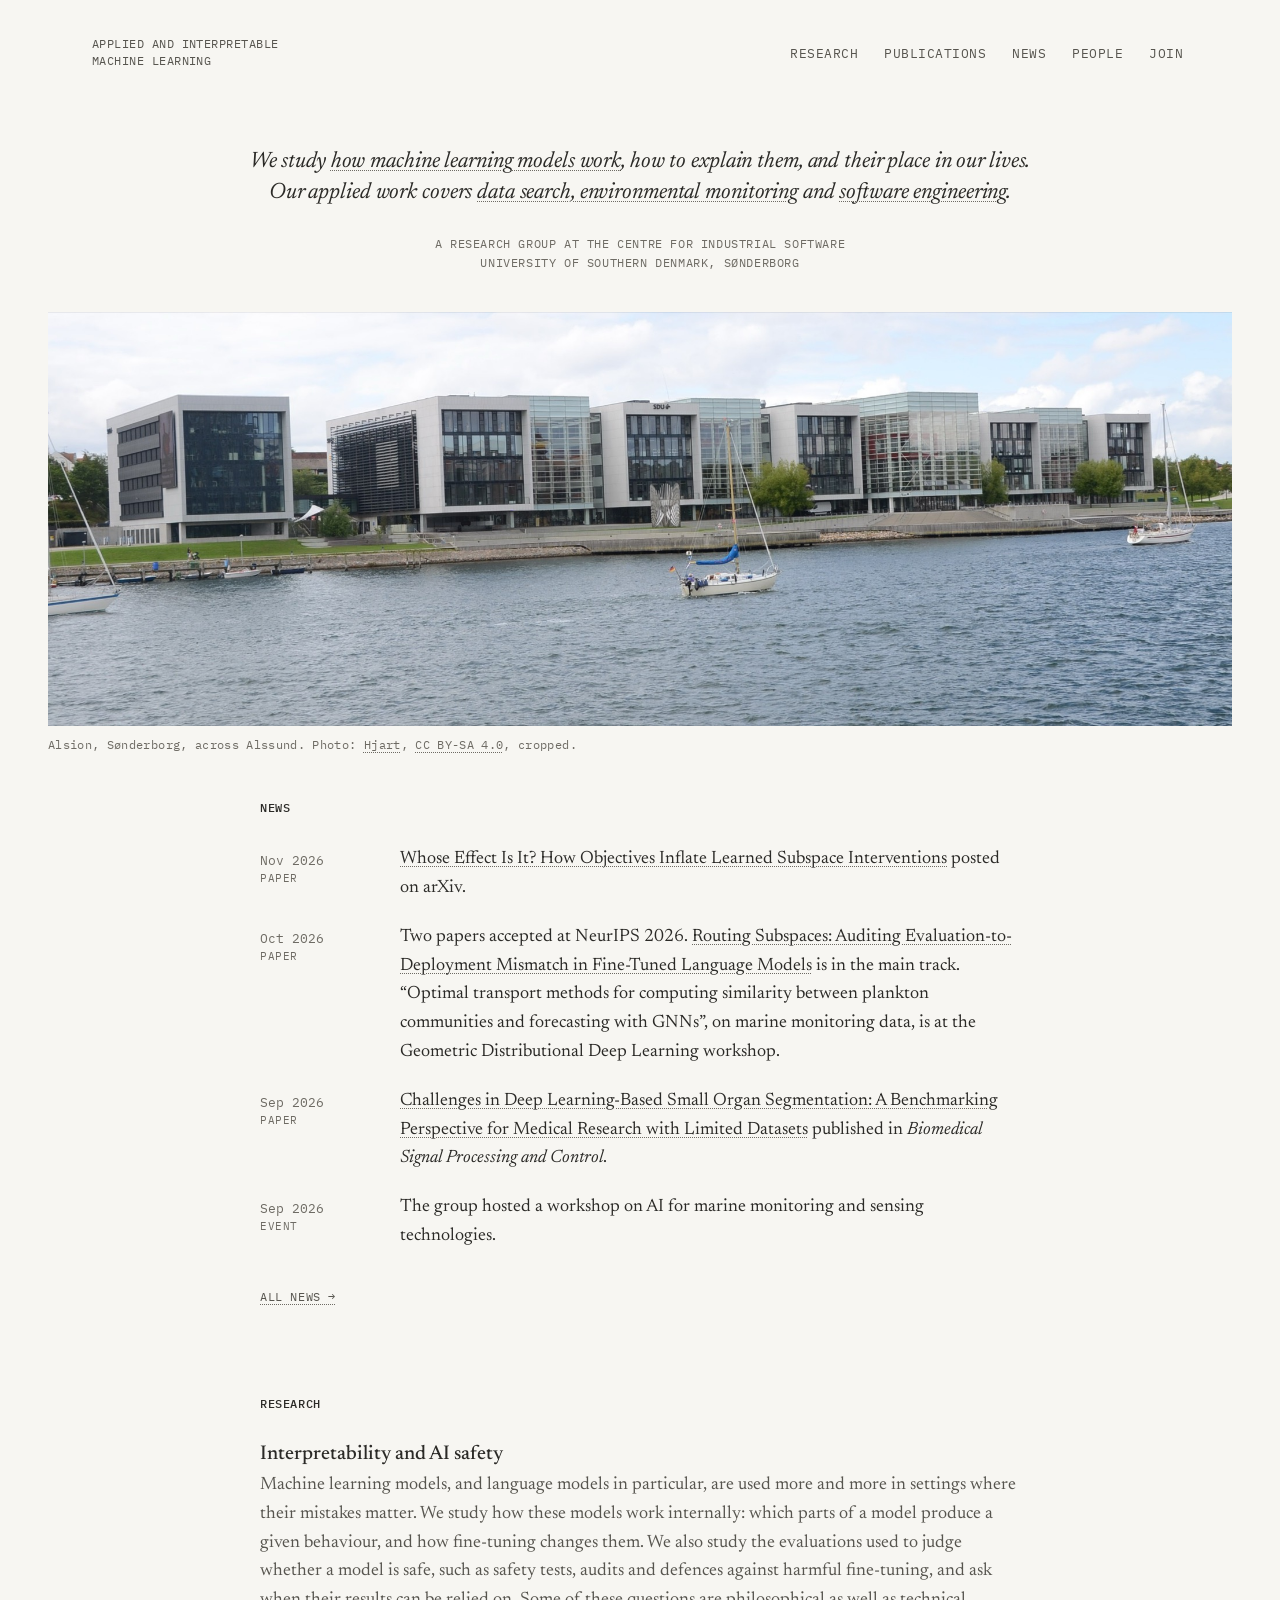
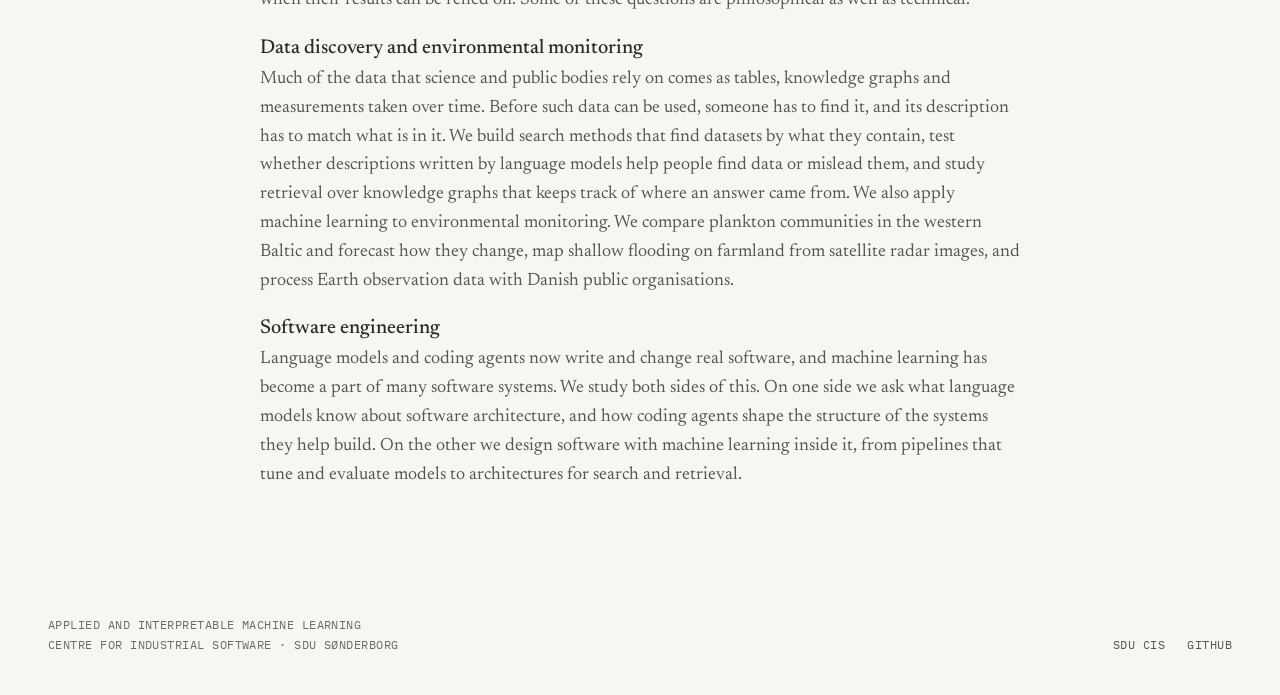
==== commit f6491a9c: "Rewrite the home statement and area texts, rename two areas Home: a shorter two-line statement that " ====
--- a/index.html
+++ b/index.html
@@ -5,7 +5,7 @@
 <meta name="viewport" content="width=device-width, initial-scale=1">
 <script>(function(){try{var t=localStorage.getItem("aiml-theme");if(t!=="light"&&t!=="dark"){t=matchMedia("(prefers-color-scheme: dark)").matches?"dark":"light";}document.documentElement.setAttribute("data-theme",t)}catch(e){}})();</script>
 <title>Applied and Interpretable Machine Learning Research Group &middot; SDU</title>
-<meta name="description" content="A research group at the Centre for Industrial Software, University of Southern Denmark. Interpretability and safety of machine learning models, search and forecasting with structured data, and software engineering and machine learning.">
+<meta name="description" content="A research group at the Centre for Industrial Software, University of Southern Denmark. Interpretability and safety of machine learning models, data discovery and environmental monitoring, and software engineering.">
 <link rel="icon" href="/assets/img/favicon-v3.ico" data-favicon>
 <link rel="apple-touch-icon" href="/assets/img/apple-touch-icon.png">
 <link rel="preconnect" href="https://fonts.googleapis.com">
@@ -35,7 +35,7 @@
 
   <section class="hero">
     <div class="shell">
-      <h1 class="hero-lead">We look inside <a href="/research/interpretability/">machine learning models</a> to see how they work, and test whether an explanation of them, or a claim that they are safe, is true or only sounds right. We also work on <a href="/research/structured-data/">finding the right data</a> and forecasting from it, and on how AI is changing <a href="/research/software-engineering/">the way software is built</a>.</h1>
+      <h1 class="hero-lead">We study <a href="/research/interpretability/">how machine learning models work</a>, how to explain them, and their place in our lives.<br> Our applied work covers <a href="/research/data/">data search, environmental monitoring</a> and <a href="/research/software-engineering/">software engineering</a>.</h1>
       <p class="hero-place">A research group at the Centre for Industrial Software <br>University of Southern Denmark, S&oslash;nderborg</p>
     </div>
   </section>
@@ -51,6 +51,11 @@
       <div class="column">
         <div class="news">
           <div class="news-item">
+            <div class="news-date">Nov 2026<span class="tag">paper</span></div>
+            <p class="news-text"><a href="https://arxiv.org/abs/2611.05033">Whose Effect Is It? How Objectives Inflate Learned Subspace Interventions</a> posted on arXiv.</p>
+          </div>
+
+          <div class="news-item">
             <div class="news-date">Oct 2026<span class="tag">paper</span></div>
             <p class="news-text">Two papers accepted at NeurIPS 2026. <a href="https://arxiv.org/abs/2607.20436">Routing Subspaces: Auditing Evaluation-to-Deployment Mismatch in Fine-Tuned Language Models</a> is in the main track. &ldquo;Optimal transport methods for computing similarity between plankton communities and forecasting with GNNs&rdquo;, on marine monitoring data, is at the Geometric Distributional Deep Learning workshop.</p>
           </div>
@@ -63,11 +68,6 @@
           <div class="news-item">
             <div class="news-date">Sep 2026<span class="tag">event</span></div>
             <p class="news-text">The group hosted a workshop on AI for marine monitoring and sensing technologies.</p>
-          </div>
-
-          <div class="news-item">
-            <div class="news-date">Aug 2026<span class="tag">paper</span></div>
-            <p class="news-text">A paper on signal processing of multimodal data accepted at the NeuroMM workshop at ACM Multimedia 2026.</p>
           </div>
         </div>
         <p class="more"><a href="/news/">All news &rarr;</a></p>
@@ -82,14 +82,14 @@
         <div class="areas">
           <div class="area-item">
             <h2 class="h3"><a href="/research/interpretability/">Interpretability and AI safety</a></h2>
-            <p>It is often unclear what a machine learning model&rsquo;s answer rests on. We study how trained models work inside, language models above all, and where in a model a behaviour comes from. We also follow what changes there when a model is fine-tuned, because a fine-tuned model can pass a safety test and still behave differently in ordinary use. Much of the work is about evidence. An explanation, a measurement of a model&rsquo;s insides, or a model&rsquo;s own account of its reasoning can sound right without being true, and so can a claim that a model is safe to deploy. We ask what each of these really shows, drawing on philosophy of science and on neuroscience, which met the same questions about brains.</p>
+            <p>Machine learning models, and language models in particular, are used more and more in settings where their mistakes matter. We study how these models work internally: which parts of a model produce a given behaviour, and how fine-tuning changes them. We also study the evaluations used to judge whether a model is safe, such as safety tests, audits and defences against harmful fine-tuning, and ask when their results can be relied on. Some of these questions are philosophical as well as technical.</p>
           </div>
           <div class="area-item">
-            <h2 class="h3"><a href="/research/structured-data/">Structured and scientific data</a></h2>
-            <p>Much of the data that science and public bodies rely on is not text or images but tables, knowledge graphs and measurements taken over time. Before such data can be used, someone has to find it, and its description has to match what is in it. We build search methods that find datasets by what they contain, and we test whether descriptions written by language models help people find data or mislead them. We also learn from the data once it is found, for example forecasting how plankton communities in the western Baltic change.</p>
+            <h2 class="h3"><a href="/research/data/">Data discovery and environmental monitoring</a></h2>
+            <p>Much of the data that science and public bodies rely on comes as tables, knowledge graphs and measurements taken over time. Before such data can be used, someone has to find it, and its description has to match what is in it. We build search methods that find datasets by what they contain, test whether descriptions written by language models help people find data or mislead them, and study retrieval over knowledge graphs that keeps track of where an answer came from. We also apply machine learning to environmental monitoring. We compare plankton communities in the western Baltic and forecast how they change, map shallow flooding on farmland from satellite radar images, and process Earth observation data with Danish public organisations.</p>
           </div>
           <div class="area-item">
-            <h2 class="h3"><a href="/research/software-engineering/">Software engineering and machine learning</a></h2>
+            <h2 class="h3"><a href="/research/software-engineering/">Software engineering</a></h2>
             <p>Language models and coding agents now write and change real software, and machine learning has become a part of many software systems. We study both sides of this. On one side we ask what language models know about software architecture, and how coding agents shape the structure of the systems they help build. On the other we design software with machine learning inside it, from pipelines that tune and evaluate models to architectures for search and retrieval.</p>
           </div>
         </div>
--- a/assets/css/site.css
+++ b/assets/css/site.css
@@ -203,12 +203,13 @@
 
 /* ---------- home ---------- */
 
-.hero { padding: 96px 0 56px; }
+.hero { padding: 32px 0 40px; }
 
 @media (max-width: 640px) {
-  .hero { padding: 64px 0 36px; }
+  .hero { padding: 24px 0 32px; }
   .hero-place { text-wrap: balance; }
-  .hero-place br { display: none; }
+  .hero-place br,
+  .hero-lead br { display: none; }
 }
 
 .hero .shell { text-align: center; max-width: 1120px; }
@@ -226,12 +227,12 @@
   font-family: var(--serif);
   font-style: italic;
   font-weight: 400;
-  font-size: clamp(21px, 1rem + 1vw, 30px);
+  font-size: clamp(20px, 1rem + 0.5vw, 24px);
   line-height: 1.35;
   letter-spacing: -0.005em;
   text-wrap: balance;
   margin: 26px auto;
-  max-width: 30em;
+  max-width: 40em;
 }
 
 /* The photograph under the home statement spans the header's width. */
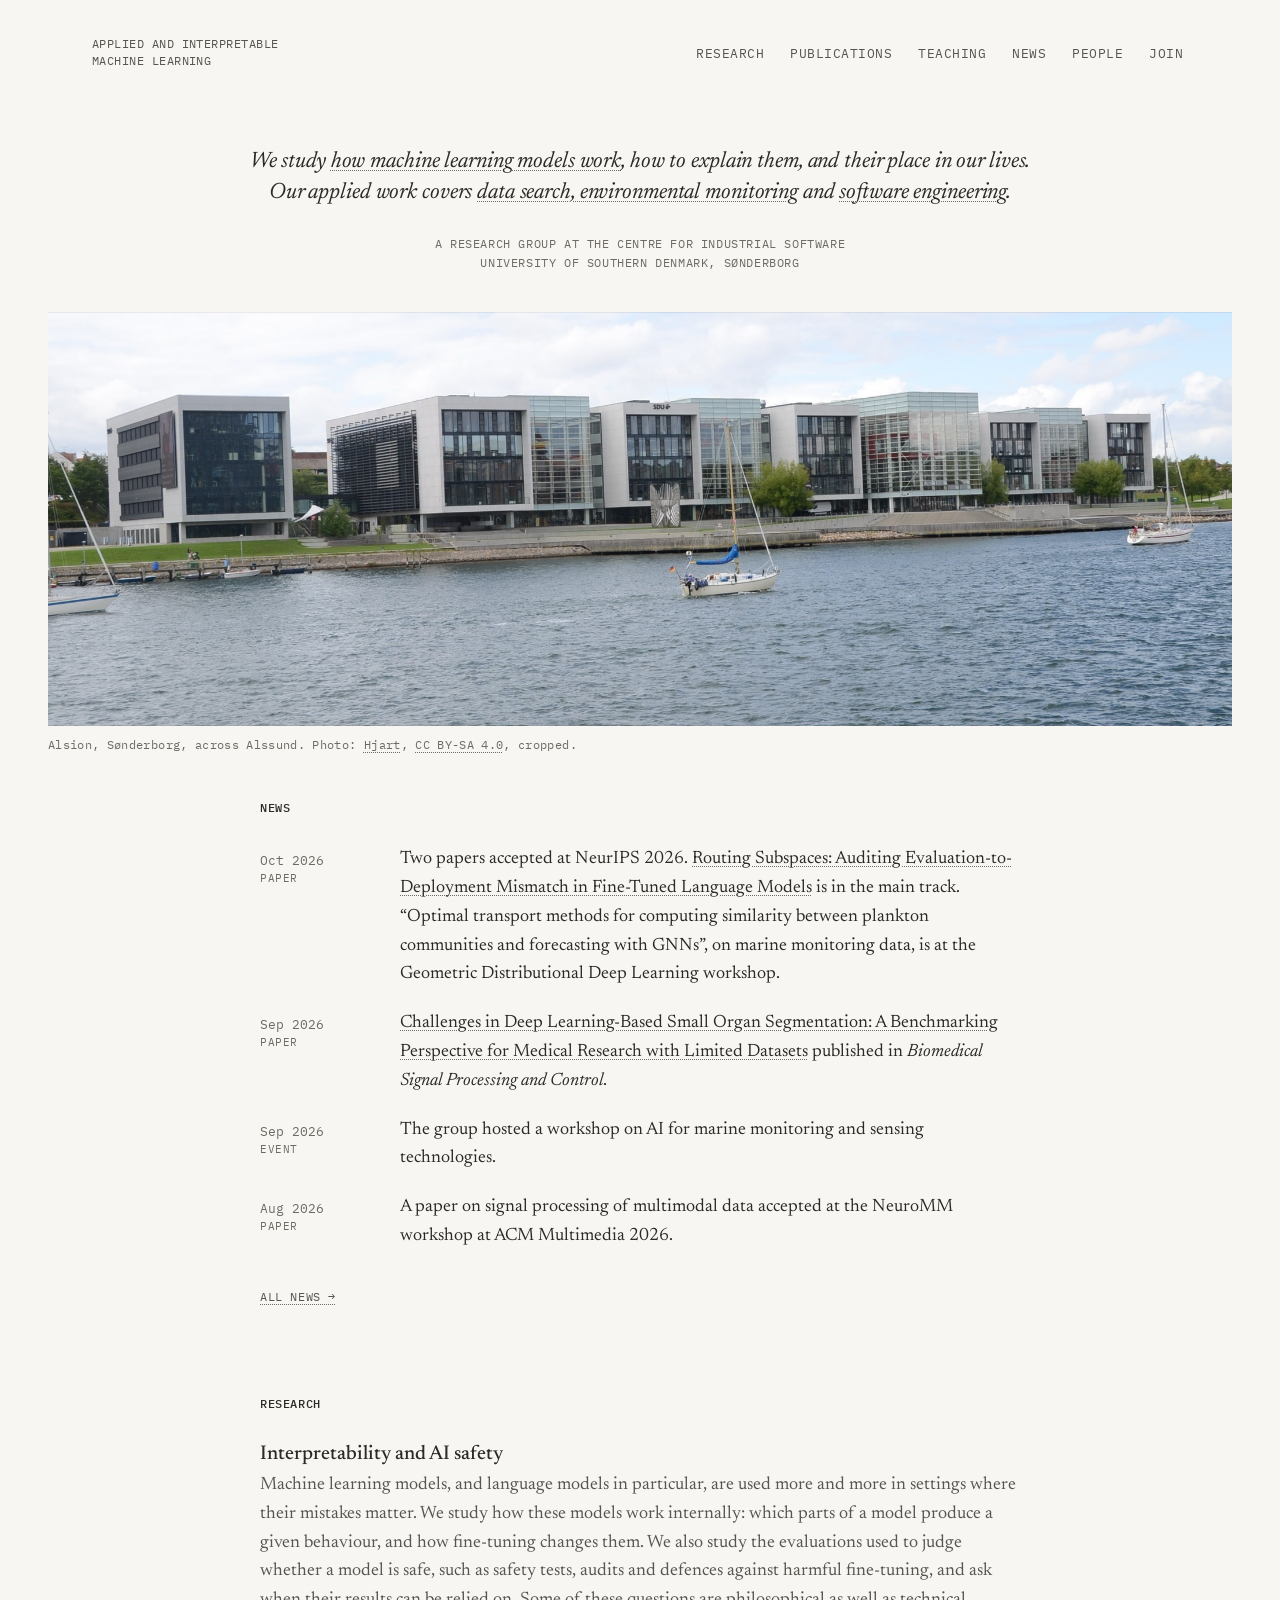
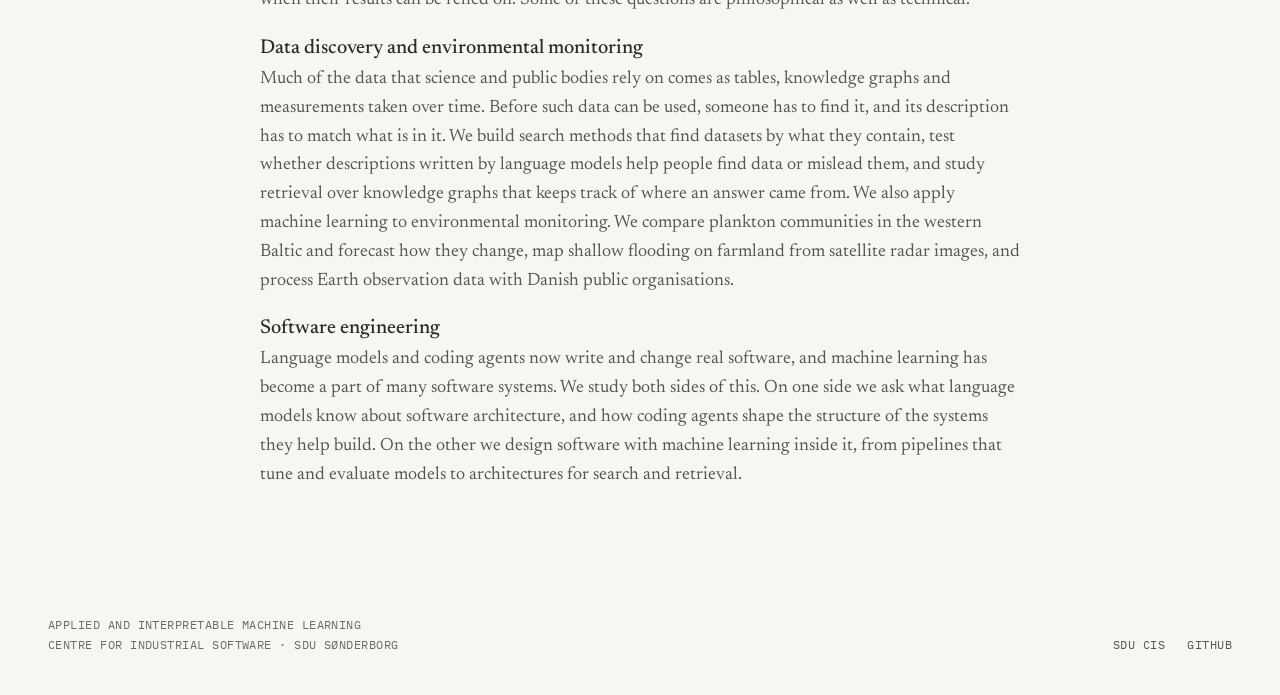
==== commit f8436289: "Add a teaching page and keep the news to papers and events Teaching: a new page at /teaching/, linke" ====
--- a/index.html
+++ b/index.html
@@ -23,6 +23,7 @@
     <nav class="nav" aria-label="Primary">
       <a href="/research/">Research</a>
       <a href="/publications/">Publications</a>
+      <a href="/teaching/">Teaching</a>
       <a href="/news/">News</a>
       <a href="/people/">People</a>
       <a href="/join/">Join</a>
@@ -51,11 +52,6 @@
       <div class="column">
         <div class="news">
           <div class="news-item">
-            <div class="news-date">Nov 2026<span class="tag">paper</span></div>
-            <p class="news-text"><a href="https://arxiv.org/abs/2611.05033">Whose Effect Is It? How Objectives Inflate Learned Subspace Interventions</a> posted on arXiv.</p>
-          </div>
-
-          <div class="news-item">
             <div class="news-date">Oct 2026<span class="tag">paper</span></div>
             <p class="news-text">Two papers accepted at NeurIPS 2026. <a href="https://arxiv.org/abs/2607.20436">Routing Subspaces: Auditing Evaluation-to-Deployment Mismatch in Fine-Tuned Language Models</a> is in the main track. &ldquo;Optimal transport methods for computing similarity between plankton communities and forecasting with GNNs&rdquo;, on marine monitoring data, is at the Geometric Distributional Deep Learning workshop.</p>
           </div>
@@ -68,6 +64,11 @@
           <div class="news-item">
             <div class="news-date">Sep 2026<span class="tag">event</span></div>
             <p class="news-text">The group hosted a workshop on AI for marine monitoring and sensing technologies.</p>
+          </div>
+
+          <div class="news-item">
+            <div class="news-date">Aug 2026<span class="tag">paper</span></div>
+            <p class="news-text">A paper on signal processing of multimodal data accepted at the NeuroMM workshop at ACM Multimedia 2026.</p>
           </div>
         </div>
         <p class="more"><a href="/news/">All news &rarr;</a></p>
--- a/assets/css/site.css
+++ b/assets/css/site.css
@@ -189,16 +189,17 @@
     width: 100%;
     margin-left: 0;
     justify-content: space-between;
-    gap: 8px 12px;
-    font-size: 11.5px;
-    letter-spacing: 0.02em;
+    gap: 8px;
+    font-size: 11px;
+    letter-spacing: 0;
   }
 }
 
-/* The five navigation items still fit one row on the narrowest phones. */
-@media (max-width: 360px) {
+/* The six navigation items fit one row from 375px; below that the type
+   shrinks so they still fit one row down to 320px. */
+@media (max-width: 374px) {
   :root { --edge: 20px; }
-  .nav { font-size: 10.5px; letter-spacing: 0; gap: 8px; }
+  .nav { font-size: 10px; gap: 5px; }
 }
 
 /* ---------- home ---------- */
@@ -428,6 +429,7 @@
 
 .pub-authors a { text-decoration-color: var(--rule); }
 .pub-meta .venue { font-style: italic; }
+.pub-meta a { text-decoration-color: var(--rule); }
 
 /* A distinction, such as an oral. */
 .tag {
